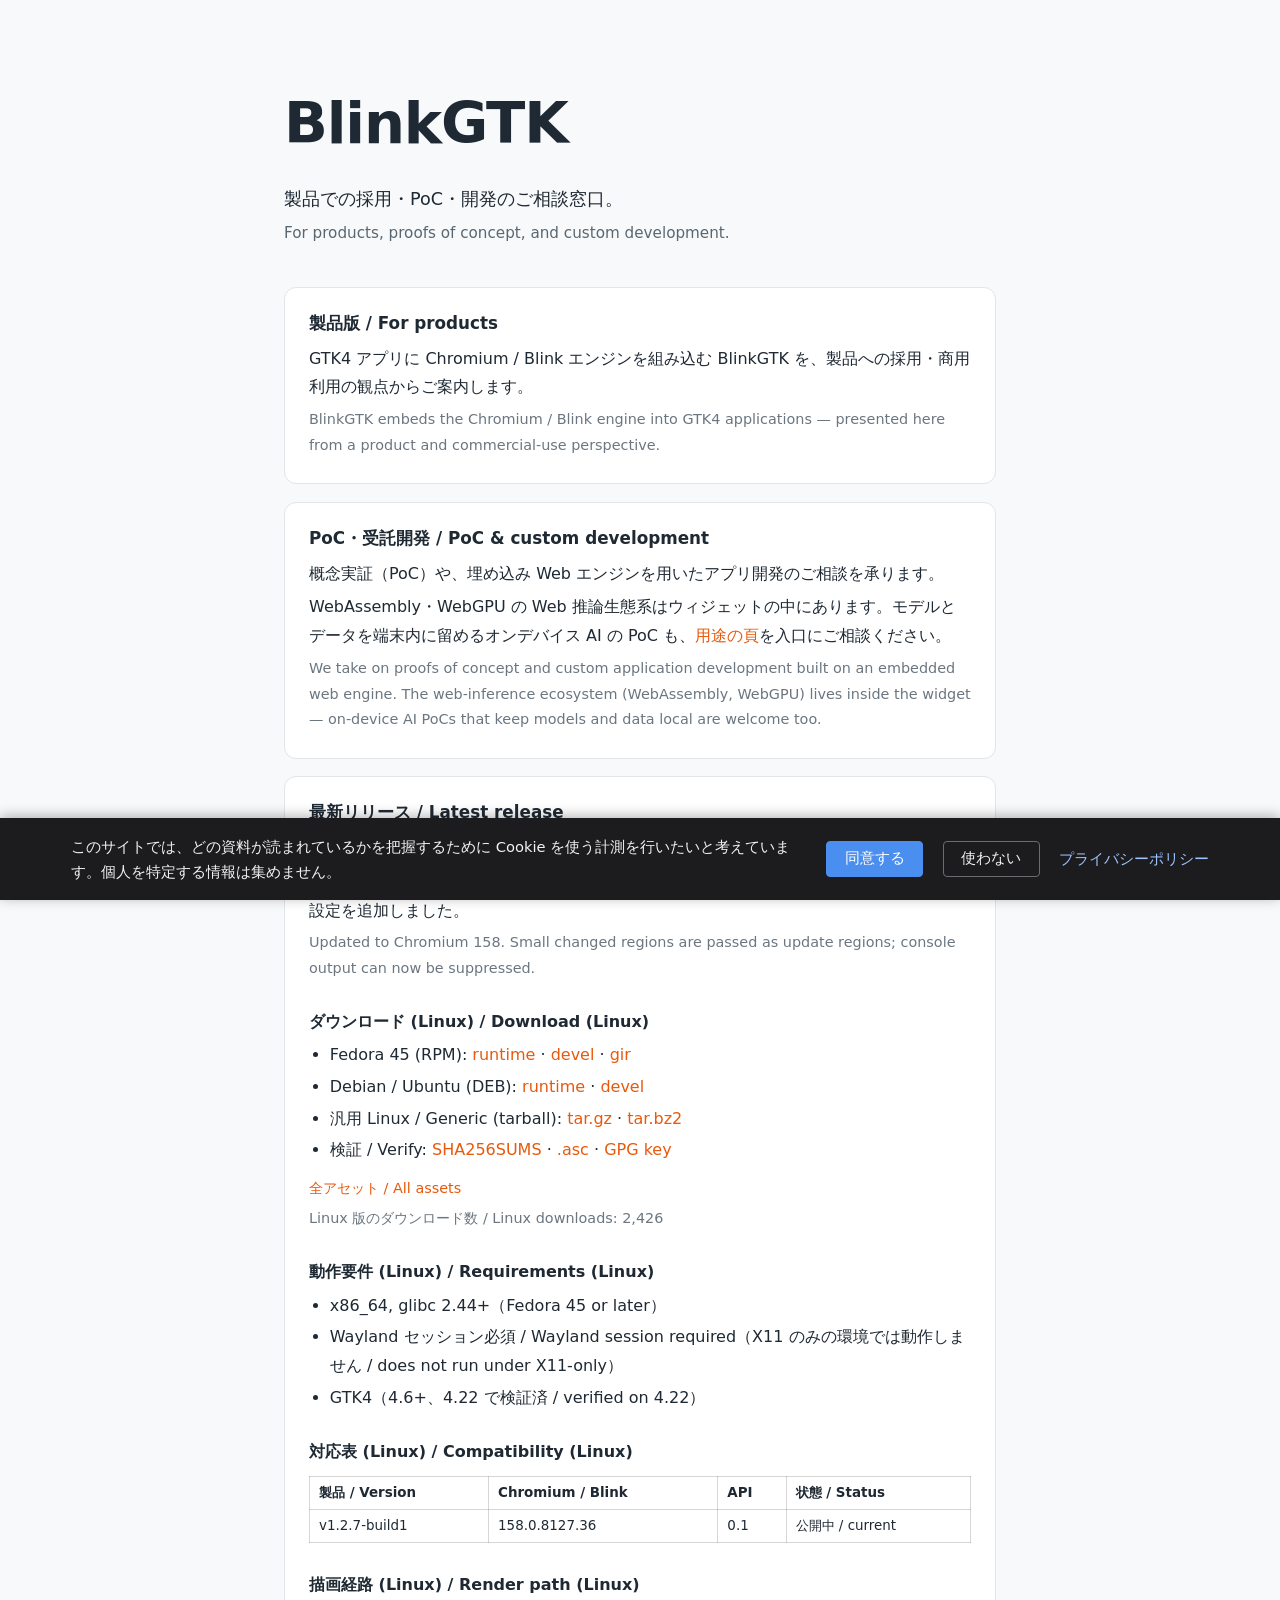
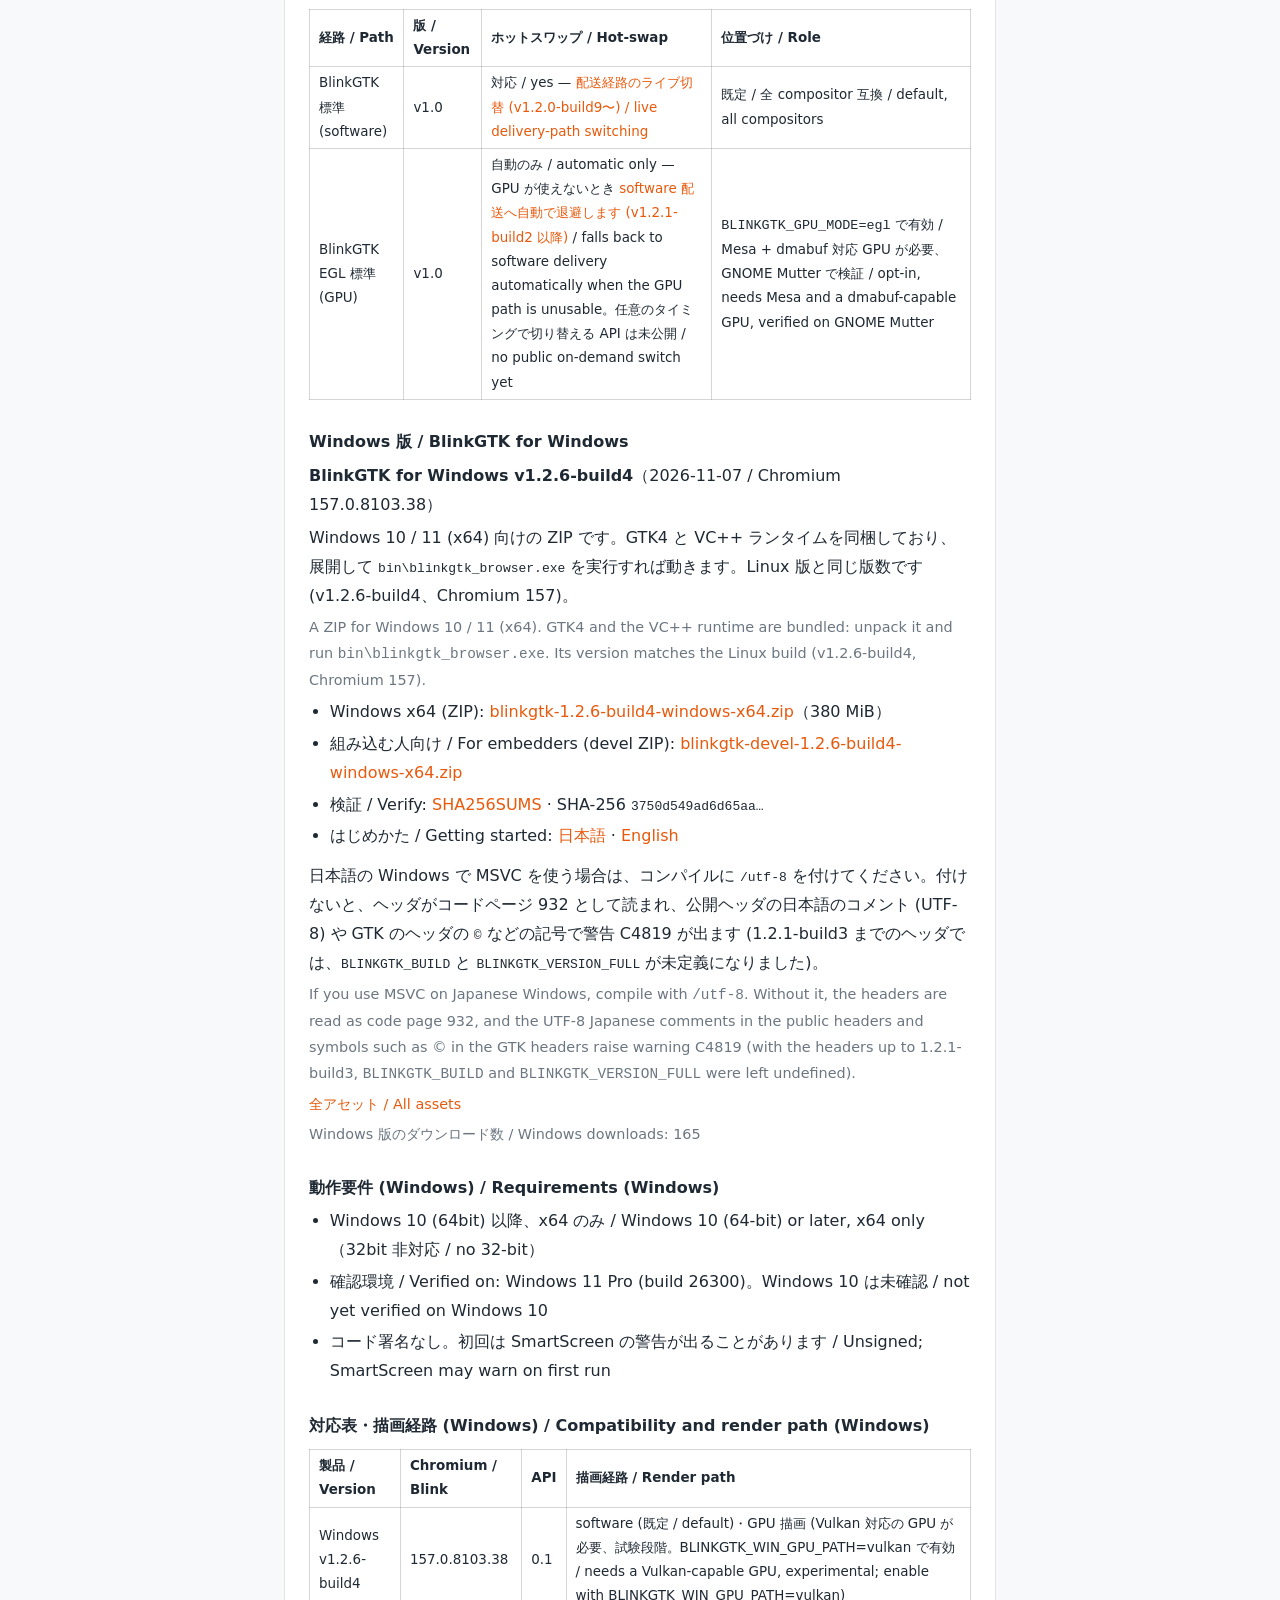
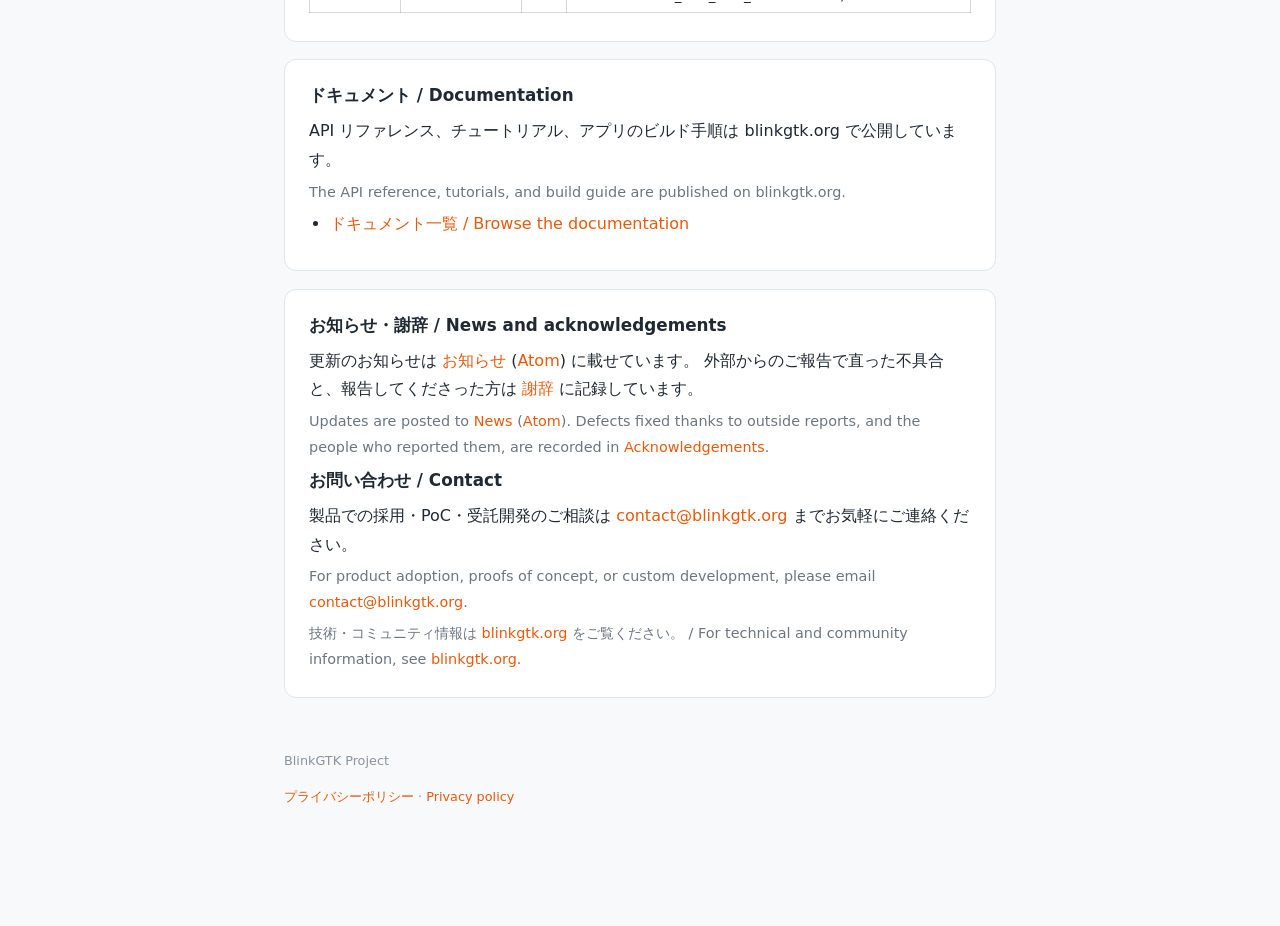
==== index.html @ 89693876 "release: v1.2.7-build1 のダウンロード情報を更新" ====
<!DOCTYPE html>
<html lang="ja">
<head>
<meta charset="utf-8">
<meta name="viewport" content="width=device-width, initial-scale=1">
<title>BlinkGTK — Product & Services</title>
<meta name="description" content="BlinkGTK の商用ライセンス、PoC、受託開発のご相談窓口。GTK4 向け Chromium/Blink WebView エンジンを組み込み機器・電子書籍リーダー・業務アプリへ導入するための支援を提供します。">
<style>
  :root { color-scheme: light dark; }
  * { box-sizing: border-box; }
  /* 狭い画面で長いコード名・URL が頁を横に広げないよう折り返す (2026-10-18、check-site-responsive.sh) */
  p, li, h1, h2, h3 { overflow-wrap: anywhere; }
  :not(pre) > code, a { overflow-wrap: anywhere; word-break: break-word; }
  /* 表の中は anywhere を使わない: 列が 1〜3 文字幅に潰れて縦に伸びた (2026-10-18 Lead 指摘) */
  td, th { overflow-wrap: break-word; }
  td code, th code, td a, th a { overflow-wrap: normal; word-break: normal; }
  /* スマートフォンの幅では、対応表・描画経路の表を 1 行 1 枚のカードにする (項目名は data-label) */
  @media (max-width: 600px) {
    table.compat, table.compat tbody, table.compat tr, table.compat td { display: block; width: 100%; }
    table.compat tr:first-child { display: none; }
    table.compat tr { border: 1px solid rgba(128,128,128,.32); border-radius: 8px; padding: .45em .8em; margin: .6em 0; }
    table.compat td { border: 0 !important; border-top: 1px solid rgba(128,128,128,.18) !important; padding: .3em 0; overflow-wrap: anywhere; }
    table.compat td:first-child { border-top: 0 !important; }
    table.compat td code, table.compat td a { overflow-wrap: anywhere; }
    table.compat td::before { content: attr(data-label); display: block; font-size: .76rem; font-weight: 600; opacity: .7; }
  }
  body {
    margin: 0;
    font-family: system-ui, -apple-system, "Noto Sans JP", "Hiragino Kaku Gothic ProN", "Helvetica Neue", Arial, sans-serif;
    line-height: 1.8;
    color: #1f2933;
    background: #f7f9fb;
  }
  @media (prefers-color-scheme: dark) {
    body { color: #e6e9ec; background: #11161b; }
    /* dark: #ffc078 = カード背景 #1a2027 上で 10.21:1 */
    a { color: #ffc078; }
    a:hover { color: #ffdcbb; }
    .card { background: #1a2027 !important; border-color: #2a323b !important; }
    .muted { color: #9aa4ad !important; }
    .topnav a { background: #1a2027 !important; border-color: #2a323b !important; }
    .topnav a:hover { background: #222b34 !important; border-color: #ffc078 !important; }
    .topnav .sub { color: #9aa4ad !important; }
  }
  .wrap { max-width: 760px; margin: 0 auto; padding: 8vh 24px 12vh; }
  header h1 { font-size: clamp(2.2rem, 7vw, 3.6rem); margin: 0 0 .15em; letter-spacing: -0.02em; }
  .tagline { font-size: 1.1rem; margin: 0 0 2.2em; }
  .tagline .ja { display: block; }
  .tagline .en { display: block; color: #5b6770; font-size: .95rem; margin-top: .3em; }
  /* 主要な行き先への案内 (2026-08-04)。 */
  .topnav { display: flex; flex-wrap: wrap; gap: .5em; margin: 0 0 2.2em; padding: 0; list-style: none; }
  .topnav a {
    display: block; padding: .5em .95em; border-radius: 999px;
    border: 1px solid #d5dade; background: #f7f8f9;
    text-decoration: none; font-size: .93rem; line-height: 1.3;
  }
  .topnav a:hover { background: #eef3f7; border-color: #3a5fb0; }
  .topnav .sub { display: block; font-size: .74rem; color: #6b7680; margin-top: .1em; }
  @media (max-width: 560px) { .topnav a { padding: .45em .8em; font-size: .88rem; } }
  .card { background: #fff; border: 1px solid #e1e6ea; border-radius: 12px; padding: 20px 24px; margin: 1.1em 0; }
  .card h2 { font-size: 1.05rem; margin: 0 0 .4em; }
  .card p { margin: .3em 0; }
  /* リンクは下線なしのオレンジ (2026-07-26)。light は #e8590c で白背景 3.58:1 /
     body 背景 3.39:1。発色を優先し AA(4.5:1) 非達成を許容 (3:1 以上)。hover は下線を使わず色変化で示す。 */
  a { color: #e8590c; text-decoration: none; }
  a:hover { color: #c2410c; }
  .muted { color: #6b7680; font-size: .9rem; }
  footer { margin-top: 4em; font-size: .8rem; color: #8a949d; }
  .dl-list { margin: .2em 0 .7em; padding-left: 1.3em; }
  .dl-list li { margin: .18em 0; }
  table.compat { border-collapse: collapse; width: 100%; font-size: .84rem; margin: .3em 0 .2em; }
  table.compat th, table.compat td { border: 1px solid rgba(128,128,128,.32); padding: 4px 9px; text-align: left; }
  table.compat th { font-weight: 600; }
  .compat-wrap { overflow-x: auto; margin-bottom: .3em; }
  .card p.sec { margin-top: 1.6em; }
</style>
<!-- BLINKGTK_SEO_START (release/scripts で管理。手で編集しない) -->
<link rel="canonical" href="https://blinkgtk.com/">
<meta property="og:type" content="website">
<meta property="og:title" content="BlinkGTK — 製品・サービス / Product & Services">
<meta property="og:description" content="BlinkGTK の商用ライセンス、PoC、受託開発のご相談窓口。GTK4 向け Chromium/Blink WebView エンジンを組み込み機器・電子書籍リーダー・業務アプリへ導入するための支援を提供します。">
<meta property="og:url" content="https://blinkgtk.com/">
<meta property="og:site_name" content="BlinkGTK">
<meta property="og:image" content="https://blinkgtk.org/assets/gallery/g1-kusamakura-ch2-v4.png">
<meta property="og:image:alt" content="BlinkGTK で描画した日本語縦組みの見開き表示">
<meta name="twitter:card" content="summary_large_image">
<meta name="twitter:title" content="BlinkGTK — 製品・サービス / Product & Services">
<meta name="twitter:description" content="BlinkGTK の商用ライセンス、PoC、受託開発のご相談窓口。GTK4 向け Chromium/Blink WebView エンジンを組み込み機器・電子書籍リーダー・業務アプリへ導入するための支援を提供します。">
<meta name="twitter:image" content="https://blinkgtk.org/assets/gallery/g1-kusamakura-ch2-v4.png">
<link rel="alternate" hreflang="ja" href="https://blinkgtk.org/">
<link rel="alternate" hreflang="x-default" href="https://blinkgtk.org/">
<!-- BLINKGTK_SEO_END -->
  <link rel="alternate" type="application/atom+xml" title="BlinkGTK News (日本語)" href="feed-ja.xml">
  <link rel="alternate" type="application/atom+xml" title="BlinkGTK News (English)" href="feed-en.xml">
<script src="/privacy-consent.js" defer></script>
</head>
<body>
  <div class="wrap">
    <header>
      <h1>BlinkGTK</h1>
      <p class="tagline">
        <span class="ja">製品での採用・PoC・開発のご相談窓口。</span>
        <span class="en">For products, proofs of concept, and custom development.</span>
      </p>
      <!-- 意匠を作り直すまで非表示 (2026-08-04)
      <nav>
        <ul class="topnav">
          <li><a href="docs/use-cases-ja.html">何に使えるか<span class="sub">What it is for</span></a></li>
          <li><a href="docs/building-with-blinkgtk-ja.html">はじめる<span class="sub">Get started</span></a></li>
          <li><a href="docs/api-reference/howto-index-ja.html">逆引き<span class="sub">How do I…?</span></a></li>
          <li><a href="docs/troubleshooting-ja.html">困ったとき<span class="sub">Troubleshooting</span></a></li>
          <li><a href="docs/faq-ja.html">よくある質問<span class="sub">FAQ</span></a></li>
          <li><a href="news-ja.html">お知らせ<span class="sub">News</span></a></li>
          <li><a href="docs/index.html">ドキュメント<span class="sub">All documentation</span></a></li>
          <li><a href="#contact">お問い合わせ<span class="sub">Contact</span></a></li>
        </ul>
      </nav>
      -->
    </header>

    <main>
      <div class="card">
        <h2>製品版 / For products</h2>
        <p class="ja">GTK4 アプリに Chromium / Blink エンジンを組み込む BlinkGTK を、製品への採用・商用利用の観点からご案内します。</p>
        <p class="en muted">BlinkGTK embeds the Chromium / Blink engine into GTK4 applications — presented here from a product and commercial-use perspective.</p>
      </div>

      <div class="card">
        <h2>PoC・受託開発 / PoC & custom development</h2>
        <p class="ja">概念実証（PoC）や、埋め込み Web エンジンを用いたアプリ開発のご相談を承ります。</p>
        <p class="ja">WebAssembly・WebGPU の Web 推論生態系はウィジェットの中にあります。モデルとデータを端末内に留めるオンデバイス AI の PoC も、<a href="docs/use-cases-ja.html">用途の頁</a>を入口にご相談ください。</p>
        <p class="en muted">We take on proofs of concept and custom application development built on an embedded web engine. The web-inference ecosystem (WebAssembly, WebGPU) lives inside the widget — on-device AI PoCs that keep models and data local are welcome too.</p>
      </div>

      <div class="card">
        <h2>最新リリース / Latest release</h2>
        <!-- BLINKGTK_RELEASE_BEGIN (auto-generated by update-dist-sites.sh — do not edit manually) -->
        <p><strong>BlinkGTK v1.2.7-build1</strong>（2026-11-19 / Chromium 158.0.8127.36）</p>
        <p class="ja">Chromium 158 へ更新。小さな画面変化を更新範囲として渡し、console 標準出力の抑制設定を追加しました。</p>
        <p class="en muted">Updated to Chromium 158. Small changed regions are passed as update regions; console output can now be suppressed.</p>
        <p class="sec"><strong>ダウンロード (Linux) / Download (Linux)</strong></p>
        <ul class="dl-list">
          <li>Fedora 45 (RPM): <a href="https://github.com/daisy19gnu/blinkgtk-dist/releases/download/v1.2.7-build1/blinkgtk-bin-1.2.7-build1.fc45.x86_64.rpm">runtime</a> · <a href="https://github.com/daisy19gnu/blinkgtk-dist/releases/download/v1.2.7-build1/blinkgtk-bin-devel-1.2.7-build1.fc45.x86_64.rpm">devel</a> · <a href="https://github.com/daisy19gnu/blinkgtk-dist/releases/download/v1.2.7-build1/blinkgtk-bin-gir-1.2.7-build1.fc45.x86_64.rpm">gir</a></li>
          <li>Debian / Ubuntu (DEB): <a href="https://github.com/daisy19gnu/blinkgtk-dist/releases/download/v1.2.7-build1/libblinkgtk-0.1-0_1.2.7-build1-1_amd64.deb">runtime</a> · <a href="https://github.com/daisy19gnu/blinkgtk-dist/releases/download/v1.2.7-build1/libblinkgtk-0.1-dev_1.2.7-build1-1_amd64.deb">devel</a></li>
          <li>汎用 Linux / Generic (tarball): <a href="https://github.com/daisy19gnu/blinkgtk-dist/releases/download/v1.2.7-build1/blinkgtk-1.2.7-build1-linux-x86_64.tar.gz">tar.gz</a> · <a href="https://github.com/daisy19gnu/blinkgtk-dist/releases/download/v1.2.7-build1/blinkgtk-1.2.7-build1-linux-x86_64.tar.bz2">tar.bz2</a></li>
          <li>検証 / Verify: <a href="https://github.com/daisy19gnu/blinkgtk-dist/releases/download/v1.2.7-build1/SHA256SUMS">SHA256SUMS</a> · <a href="https://github.com/daisy19gnu/blinkgtk-dist/releases/download/v1.2.7-build1/SHA256SUMS.asc">.asc</a> · <a href="https://github.com/daisy19gnu/blinkgtk-dist/releases/download/v1.2.7-build1/BlinkGTK-GPG-KEY.asc">GPG key</a></li>
        </ul>
        <p class="muted"><a href="https://github.com/daisy19gnu/blinkgtk-dist/releases/tag/v1.2.7-build1">全アセット / All assets</a></p>
        <p class="muted" id="dl-count" hidden></p>
        <p class="sec"><strong>動作要件 (Linux) / Requirements (Linux)</strong></p>
        <ul class="dl-list">
          <li>x86_64, glibc 2.44+（Fedora 45 or later）</li>
          <li>Wayland セッション必須 / Wayland session required（X11 のみの環境では動作しません / does not run under X11-only）</li>
          <li>GTK4（4.6+、4.22 で検証済 / verified on 4.22）</li>
        </ul>
        <p class="sec"><strong>対応表 (Linux) / Compatibility (Linux)</strong></p>
        <div class="compat-wrap"><table class="compat">
          <tr><th>製品 / Version</th><th>Chromium / Blink</th><th>API</th><th>状態 / Status</th></tr>
          <tr><td data-label="製品 / Version">v1.2.7-build1</td><td data-label="Chromium / Blink">158.0.8127.36</td><td data-label="API">0.1</td><td data-label="状態 / Status">公開中 / current</td></tr>
        </table></div>
        <p class="sec"><strong>描画経路 (Linux) / Render path (Linux)</strong></p>
        <div class="compat-wrap"><table class="compat">
          <tr><th>経路 / Path</th><th>版 / Version</th><th>ホットスワップ / Hot-swap</th><th>位置づけ / Role</th></tr>
          <tr><td data-label="経路 / Path">BlinkGTK 標準 (software)</td><td data-label="版 / Version">v1.0</td><td data-label="ホットスワップ / Hot-swap">対応 / yes — <a href="docs/gpu-modes-ja.html">配送経路のライブ切替 (v1.2.0-build9〜) / live delivery-path switching</a></td><td data-label="位置づけ / Role">既定 / 全 compositor 互換 / default, all compositors</td></tr>
          <tr><td data-label="経路 / Path">BlinkGTK EGL 標準 (GPU)</td><td data-label="版 / Version">v1.0</td><td data-label="ホットスワップ / Hot-swap">自動のみ / automatic only — GPU が使えないとき <a href="docs/gpu-modes-ja.html">software 配送へ自動で退避します (v1.2.1-build2 以降)</a> / falls back to software delivery automatically when the GPU path is unusable。任意のタイミングで切り替える API は未公開 / no public on-demand switch yet</td><td data-label="位置づけ / Role"><code>BLINKGTK_GPU_MODE=egl</code> で有効 / Mesa + dmabuf 対応 GPU が必要、GNOME Mutter で検証 / opt-in, needs Mesa and a dmabuf-capable GPU, verified on GNOME Mutter</td></tr>
        </table></div>
        <!-- BLINKGTK_RELEASE_END -->
        <!-- BLINKGTK_WINDOWS_BEGIN (auto-generated by update-dist-sites-windows.sh — do not edit manually) -->
        <p class="sec"><strong>Windows 版 / BlinkGTK for Windows</strong></p>
        <p><strong>BlinkGTK for Windows v1.2.6-build4</strong>（2026-11-07 / Chromium 157.0.8103.38）</p>
        <p class="ja">Windows 10 / 11 (x64) 向けの ZIP です。GTK4 と VC++ ランタイムを同梱しており、展開して <code>bin\blinkgtk_browser.exe</code> を実行すれば動きます。Linux 版と同じ版数です (v1.2.6-build4、Chromium 157)。</p>
        <p class="en muted">A ZIP for Windows 10 / 11 (x64). GTK4 and the VC++ runtime are bundled: unpack it and run <code>bin\blinkgtk_browser.exe</code>. Its version matches the Linux build (v1.2.6-build4, Chromium 157).</p>
        <ul class="dl-list">
          <li>Windows x64 (ZIP): <a href="https://github.com/daisy19gnu/blinkgtk-dist/releases/download/v1.2.6-build4-windows/blinkgtk-1.2.6-build4-windows-x64.zip">blinkgtk-1.2.6-build4-windows-x64.zip</a>（380 MiB）</li>
          <li>組み込む人向け / For embedders (devel ZIP): <a href="https://github.com/daisy19gnu/blinkgtk-dist/releases/download/v1.2.6-build4-windows/blinkgtk-devel-1.2.6-build4-windows-x64.zip">blinkgtk-devel-1.2.6-build4-windows-x64.zip</a></li>
          <li>検証 / Verify: <a href="https://github.com/daisy19gnu/blinkgtk-dist/releases/download/v1.2.6-build4-windows/SHA256SUMS">SHA256SUMS</a> · SHA-256 <code>3750d549ad6d65aa…</code></li>
          <li>はじめかた / Getting started: <a href="docs/windows-getting-started-ja.html">日本語</a> · <a href="docs/windows-getting-started-en.html">English</a></li>
        </ul>
        <p class="ja">日本語の Windows で MSVC を使う場合は、コンパイルに <code>/utf-8</code> を付けてください。付けないと、ヘッダがコードページ 932 として読まれ、公開ヘッダの日本語のコメント (UTF-8) や GTK のヘッダの <code>©</code> などの記号で警告 C4819 が出ます (1.2.1-build3 までのヘッダでは、<code>BLINKGTK_BUILD</code> と <code>BLINKGTK_VERSION_FULL</code> が未定義になりました)。</p>
        <p class="en muted">If you use MSVC on Japanese Windows, compile with <code>/utf-8</code>. Without it, the headers are read as code page 932, and the UTF-8 Japanese comments in the public headers and symbols such as © in the GTK headers raise warning C4819 (with the headers up to 1.2.1-build3, <code>BLINKGTK_BUILD</code> and <code>BLINKGTK_VERSION_FULL</code> were left undefined).</p>
        <p class="muted"><a href="https://github.com/daisy19gnu/blinkgtk-dist/releases/tag/v1.2.6-build4-windows">全アセット / All assets</a></p>
        <p class="muted" id="dl-count-win" hidden></p>
        <p class="sec"><strong>動作要件 (Windows) / Requirements (Windows)</strong></p>
        <ul class="dl-list">
          <li>Windows 10 (64bit) 以降、x64 のみ / Windows 10 (64-bit) or later, x64 only（32bit 非対応 / no 32-bit）</li>
          <li>確認環境 / Verified on: Windows 11 Pro (build 26300)。Windows 10 は未確認 / not yet verified on Windows 10</li>
          <li>コード署名なし。初回は SmartScreen の警告が出ることがあります / Unsigned; SmartScreen may warn on first run</li>
        </ul>
        <p class="sec"><strong>対応表・描画経路 (Windows) / Compatibility and render path (Windows)</strong></p>
        <div class="compat-wrap"><table class="compat">
          <tr><th>製品 / Version</th><th>Chromium / Blink</th><th>API</th><th>描画経路 / Render path</th></tr>
          <tr><td data-label="製品 / Version">Windows v1.2.6-build4</td><td data-label="Chromium / Blink">157.0.8103.38</td><td data-label="API">0.1</td><td data-label="描画経路 / Render path">software (既定 / default)・GPU 描画 (Vulkan 対応の GPU が必要、試験段階。BLINKGTK_WIN_GPU_PATH=vulkan で有効 / needs a Vulkan-capable GPU, experimental; enable with BLINKGTK_WIN_GPU_PATH=vulkan)</td></tr>
        </table></div>
        <!-- BLINKGTK_WINDOWS_END -->
      </div>

      <div class="card">
        <h2>ドキュメント / Documentation</h2>
        <p class="ja">API リファレンス、チュートリアル、アプリのビルド手順は
          blinkgtk.org で公開しています。</p>
        <p class="en muted">The API reference, tutorials, and build guide are published on
          blinkgtk.org.</p>
        <ul class="dl-list">
          <li><a href="https://blinkgtk.org/docs/index.html">ドキュメント一覧 / Browse the documentation</a></li>
        </ul>
      </div>

      <div class="card">
        <h2>お知らせ・謝辞 / News and acknowledgements</h2>
        <p class="ja">更新のお知らせは <a href="news-ja.html">お知らせ</a>
        (<a href="feed-ja.xml">Atom</a>) に載せています。
        外部からのご報告で直った不具合と、報告してくださった方は
        <a href="docs/credits-ja.html">謝辞</a> に記録しています。</p>
        <p class="en muted">Updates are posted to <a href="news-en.html">News</a>
        (<a href="feed-en.xml">Atom</a>). Defects fixed thanks to outside reports,
        and the people who reported them, are recorded in
        <a href="docs/credits-en.html">Acknowledgements</a>.</p>

        <h2 id="contact">お問い合わせ / Contact</h2>
        <p class="ja">製品での採用・PoC・受託開発のご相談は <a href="mailto:contact@blinkgtk.org">contact@blinkgtk.org</a> までお気軽にご連絡ください。</p>
        <p class="en muted">For product adoption, proofs of concept, or custom development, please email <a href="mailto:contact@blinkgtk.org">contact@blinkgtk.org</a>.</p>
        <p class="muted">技術・コミュニティ情報は <a href="https://blinkgtk.org/">blinkgtk.org</a> をご覧ください。 / For technical and community information, see <a href="https://blinkgtk.org/">blinkgtk.org</a>.</p>
      </div>
    </main>

    <footer>
      <p>BlinkGTK Project</p>
      <p><a href="privacy-ja.html">プライバシーポリシー</a> · <a href="privacy-en.html">Privacy policy</a></p>
    </footer>
  </div>
<!-- BLINKGTK_DLCOUNT_START (update-download-counter.sh が生成。手で編集しない) -->
<script>
(function () {
  var el = document.getElementById('dl-count');
  if (!el) return;
  // 公開時に焼き込んだ実績。GitHub API が使えなくても必ず表示する
  // (未認証 API は 60 req/時・IP 単位で枯渇するため、表示を API に依存させない)。
  var withdrawn = 135;   // 取り下げ済み build の実績 (公開 API からは見えない)
  var baseline  = 2426;       // 公開時点の総計
  var show = function (n) {
    el.textContent = 'Linux 版のダウンロード数 / Linux downloads: ' + n.toLocaleString('en-US');
    el.hidden = false;
  };
  show(baseline);
  // 以降は「取れたら新しい値に差し替える」だけの上乗せ処理。失敗しても表示は残る。
  fetch('https://api.github.com/repos/daisy19gnu/blinkgtk-dist/releases?per_page=100')
    .then(function (r) { return r.ok ? r.json() : Promise.reject(); })
    .then(function (rels) {
      var pkg = /\.(rpm|deb|tar\.gz|tar\.bz2)$/;
      var n = withdrawn;
      rels.forEach(function (rel) {
        (rel.assets || []).forEach(function (a) {
          if (pkg.test(a.name)) n += a.download_count || 0;
        });
      });
      if (n > baseline) show(n);
    })
    .catch(function () { /* 焼き込んだ baseline のまま表示を維持 */ });
})();
(function () {
  // BlinkGTK for Windows の ZIP。Linux とは合算しない。
  // 0 件でも出す (2026-09-24 Lead 指摘): 出さないと Linux の欄しか見えず、分けて数えていることが読めない
  var el = document.getElementById('dl-count-win');
  if (!el) return;
  var baseline = 165;
  var show = function (n) {
    el.textContent = 'Windows 版のダウンロード数 / Windows downloads: ' + n.toLocaleString('en-US');
    el.hidden = false;
  };
  show(baseline);
  fetch('https://api.github.com/repos/daisy19gnu/blinkgtk-dist/releases?per_page=100')
    .then(function (r) { return r.ok ? r.json() : Promise.reject(); })
    .then(function (rels) {
      var zip = /-windows-[A-Za-z0-9_-]+\.zip$/;
      var n = 51;   // 差し替え・削除した添付の数 (API からは見えない) - 当方の取得
      rels.forEach(function (rel) {
        (rel.assets || []).forEach(function (a) {
          if (zip.test(a.name)) n += a.download_count || 0;
        });
      });
      if (n > baseline) show(n);
    })
    .catch(function () {});
})();
</script>
<!-- BLINKGTK_DLCOUNT_END -->
</body>
</html>
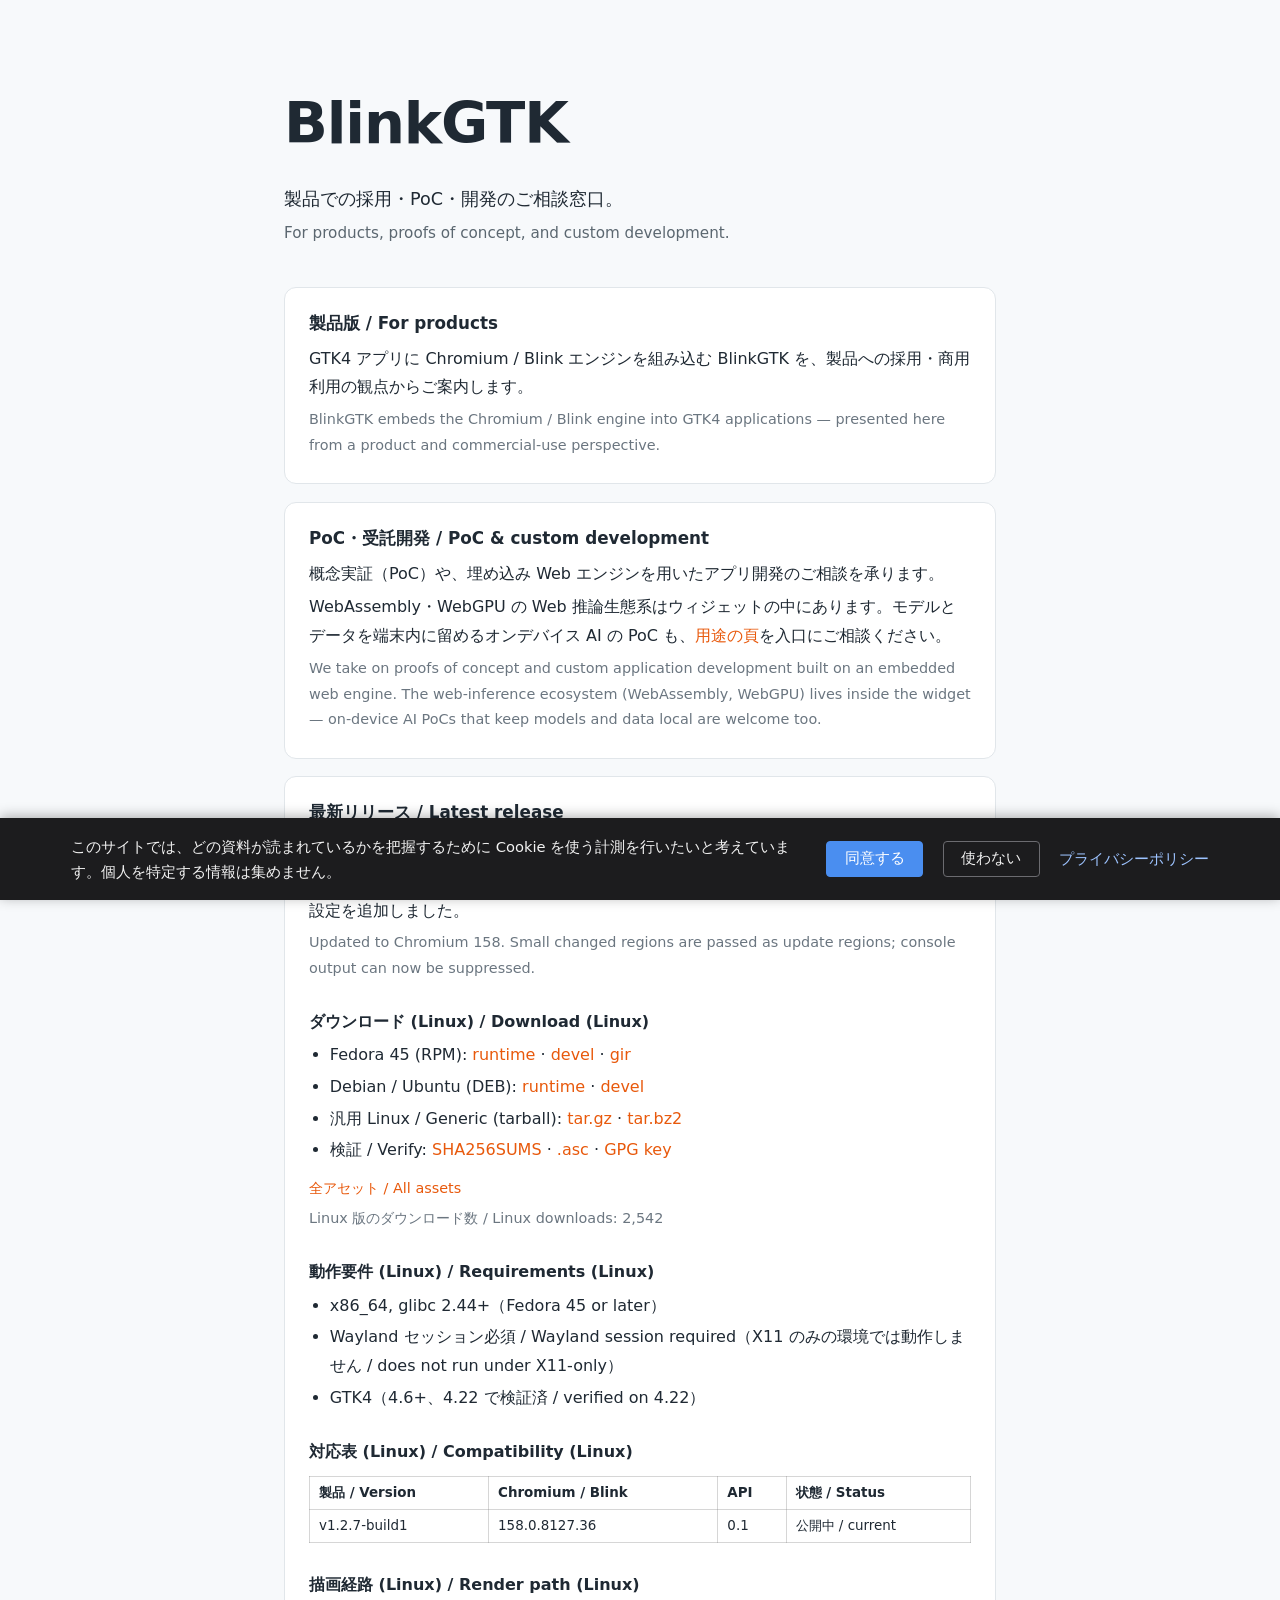
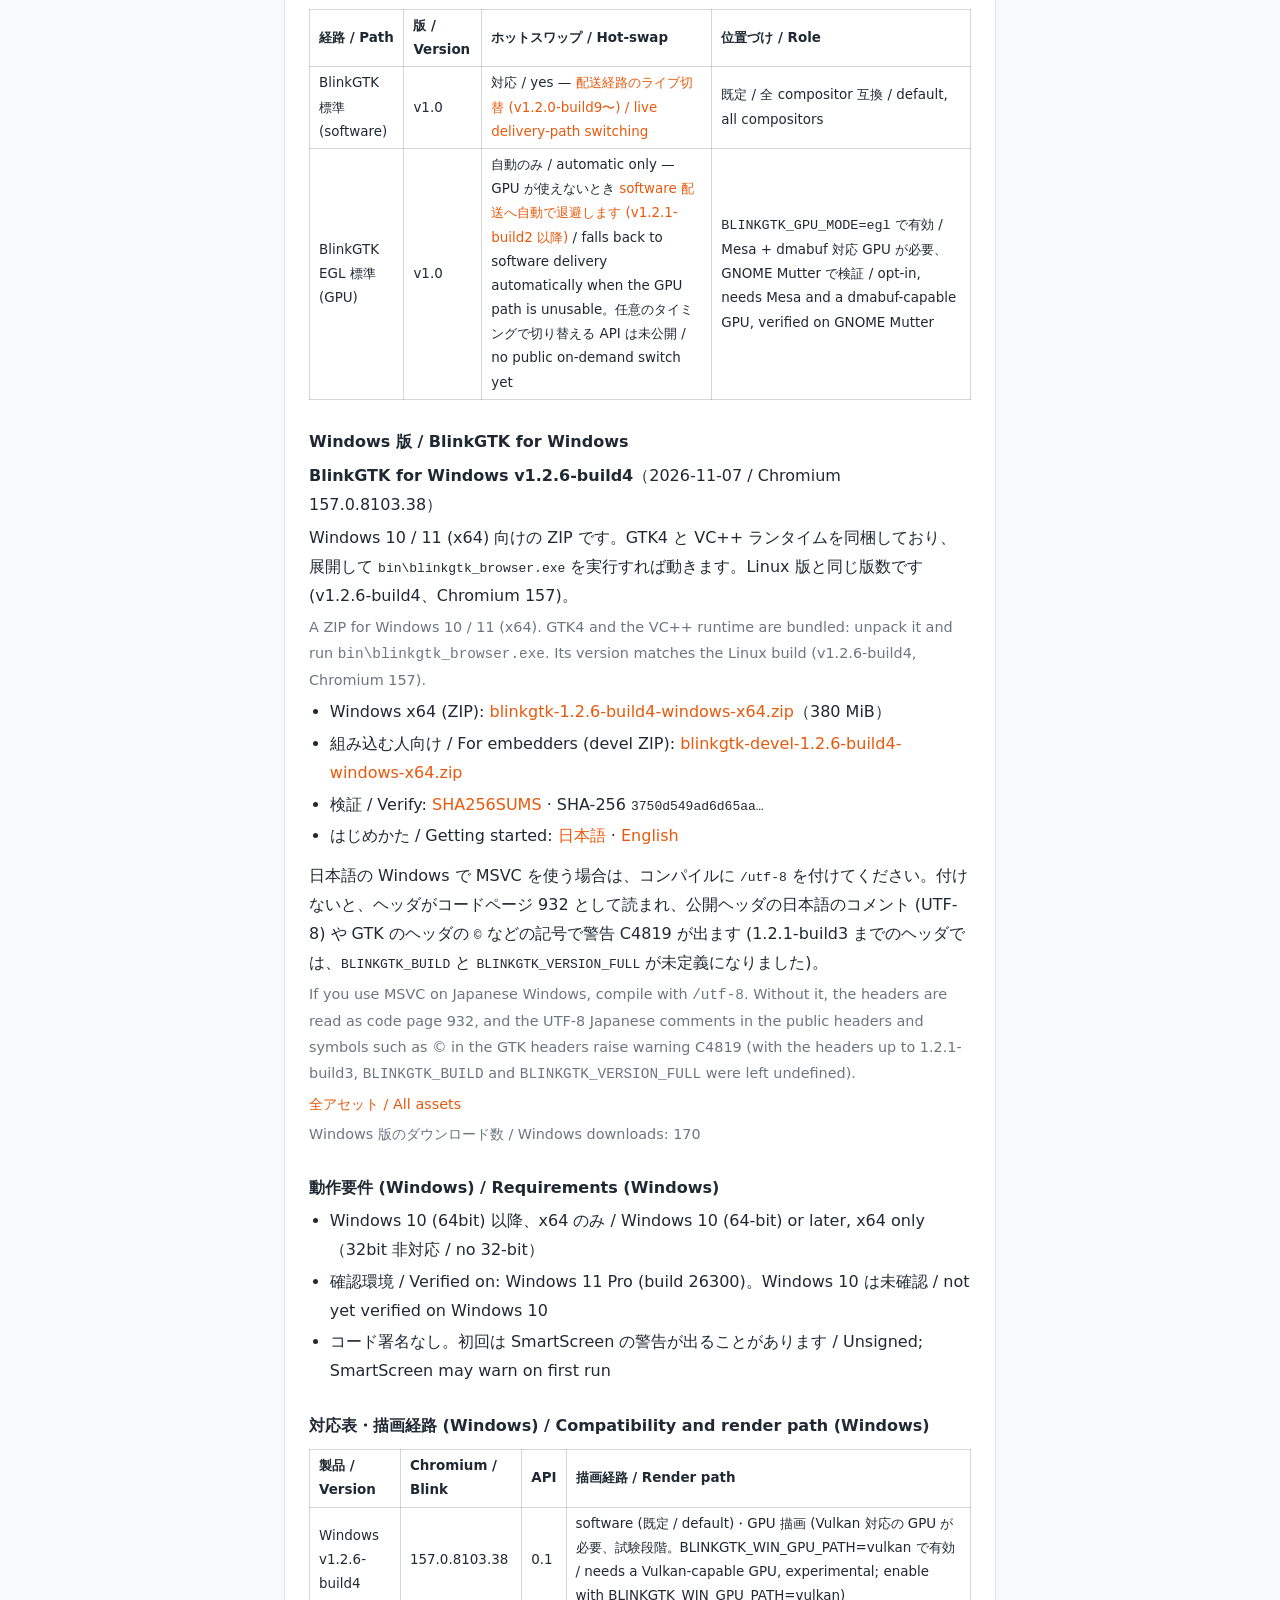
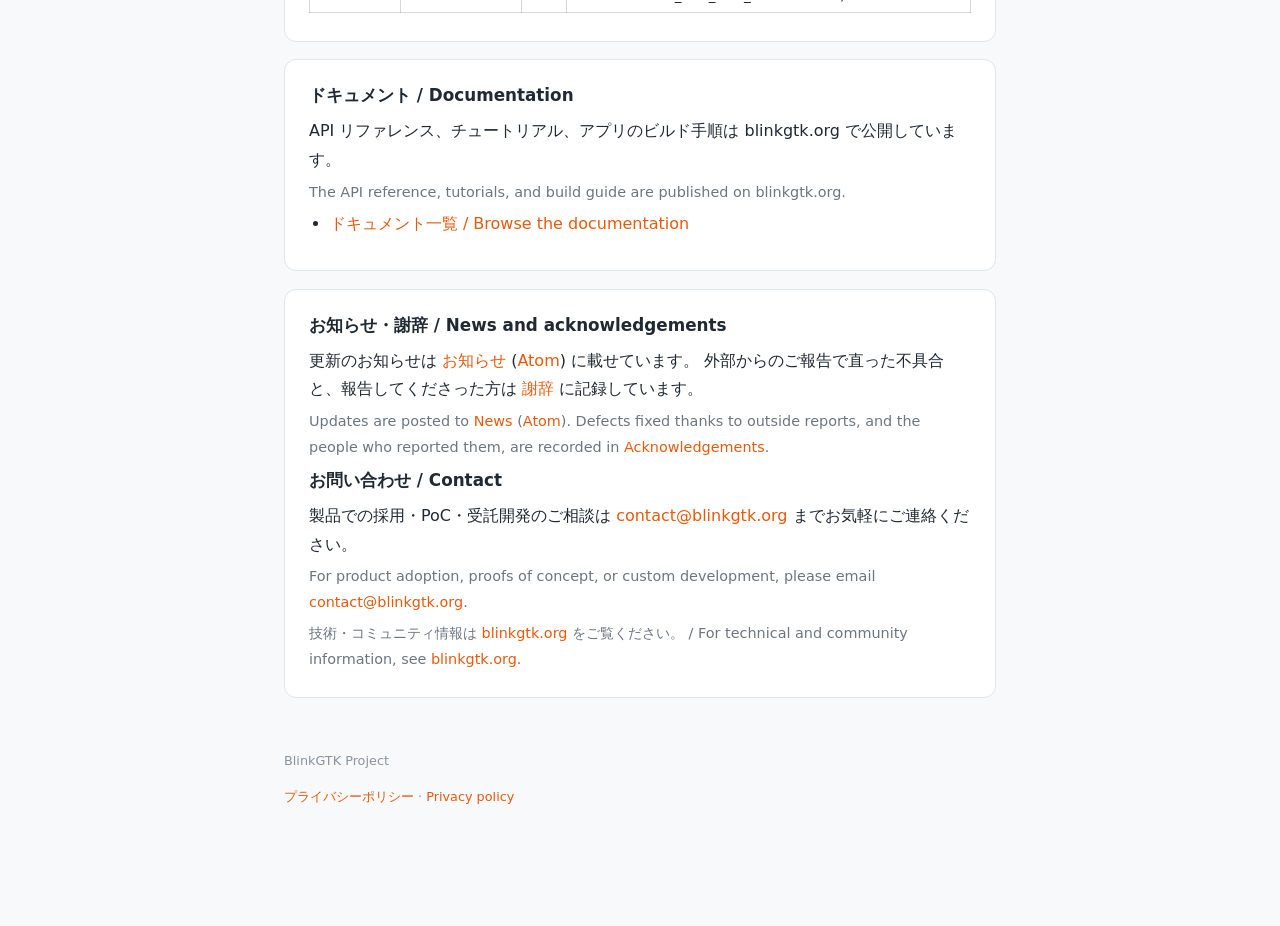
==== commit 26520b61: "Publish v1.2.7-build1 documentation" ====
--- a/index.html
+++ b/index.html
@@ -236,7 +236,7 @@
   // 公開時に焼き込んだ実績。GitHub API が使えなくても必ず表示する
   // (未認証 API は 60 req/時・IP 単位で枯渇するため、表示を API に依存させない)。
   var withdrawn = 135;   // 取り下げ済み build の実績 (公開 API からは見えない)
-  var baseline  = 2426;       // 公開時点の総計
+  var baseline  = 2542;       // 公開時点の総計
   var show = function (n) {
     el.textContent = 'Linux 版のダウンロード数 / Linux downloads: ' + n.toLocaleString('en-US');
     el.hidden = false;
@@ -262,7 +262,7 @@
   // 0 件でも出す (2026-09-24 Lead 指摘): 出さないと Linux の欄しか見えず、分けて数えていることが読めない
   var el = document.getElementById('dl-count-win');
   if (!el) return;
-  var baseline = 165;
+  var baseline = 170;
   var show = function (n) {
     el.textContent = 'Windows 版のダウンロード数 / Windows downloads: ' + n.toLocaleString('en-US');
     el.hidden = false;
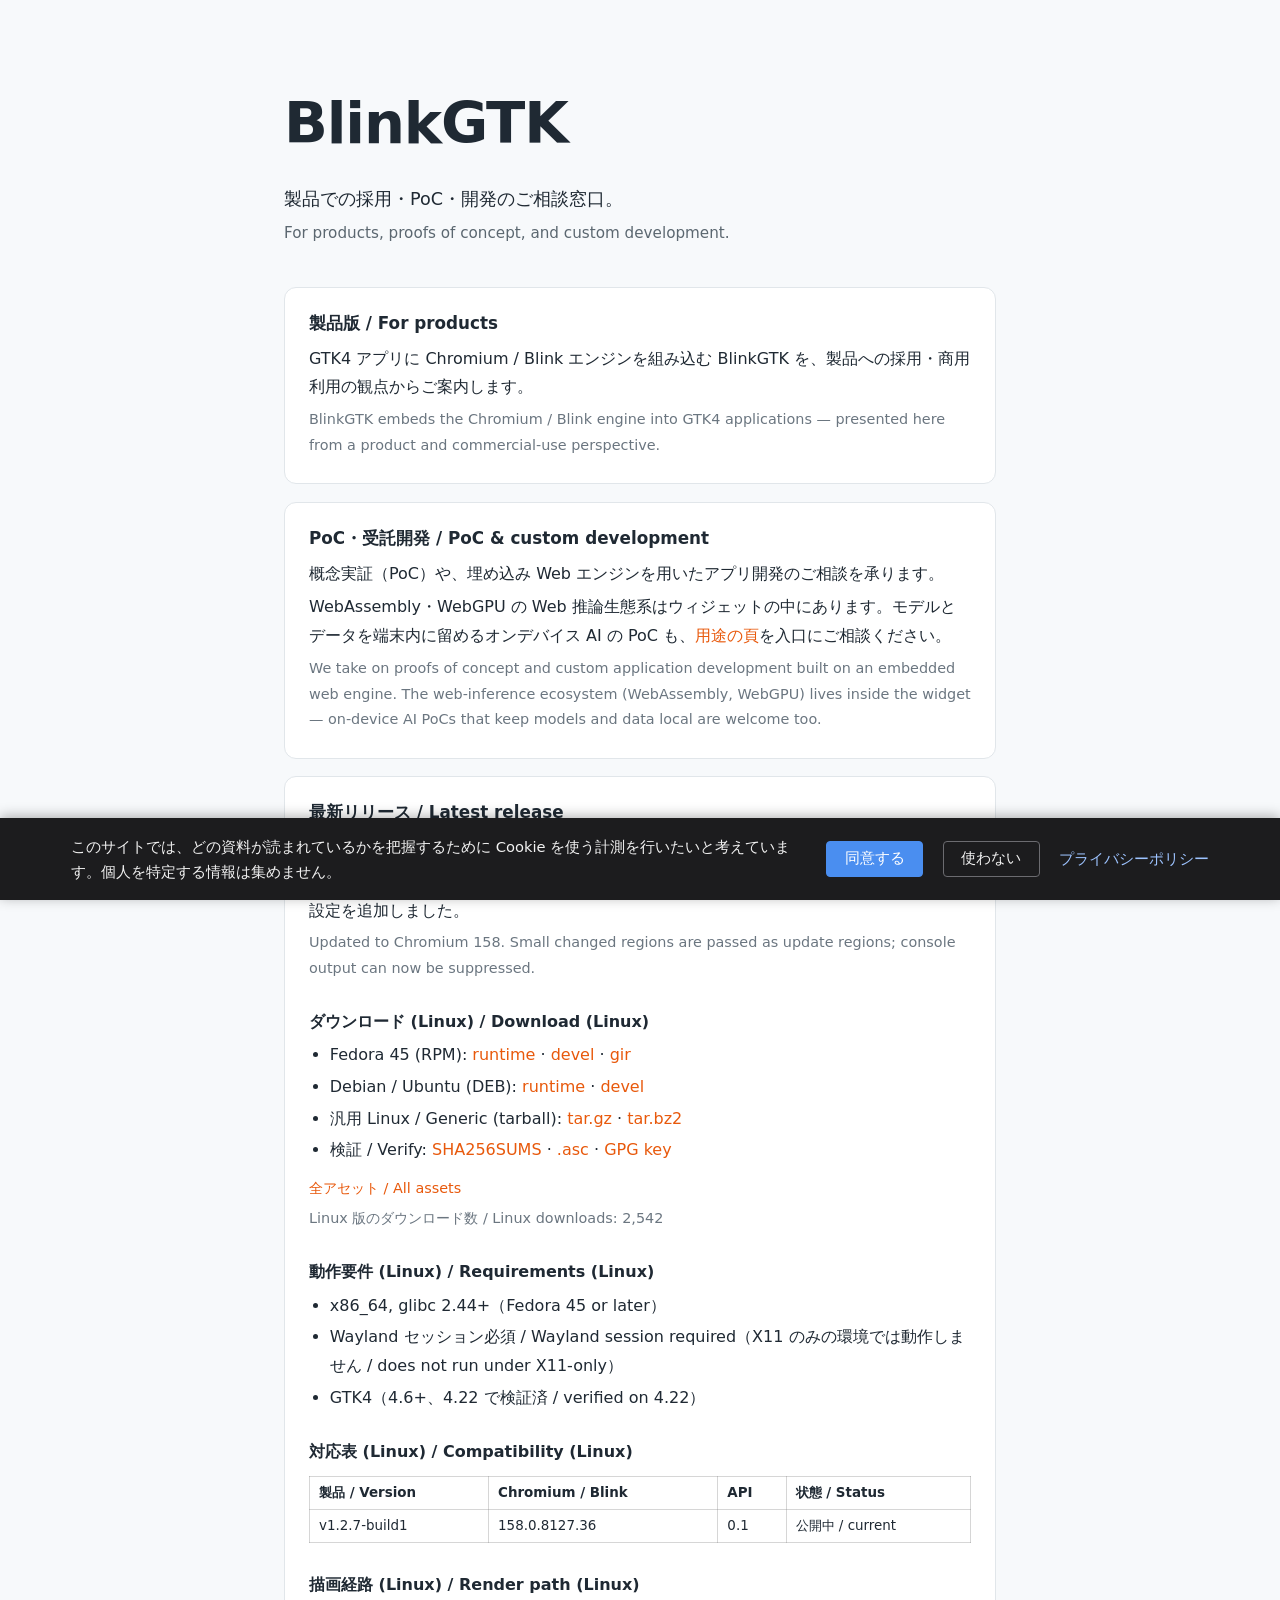
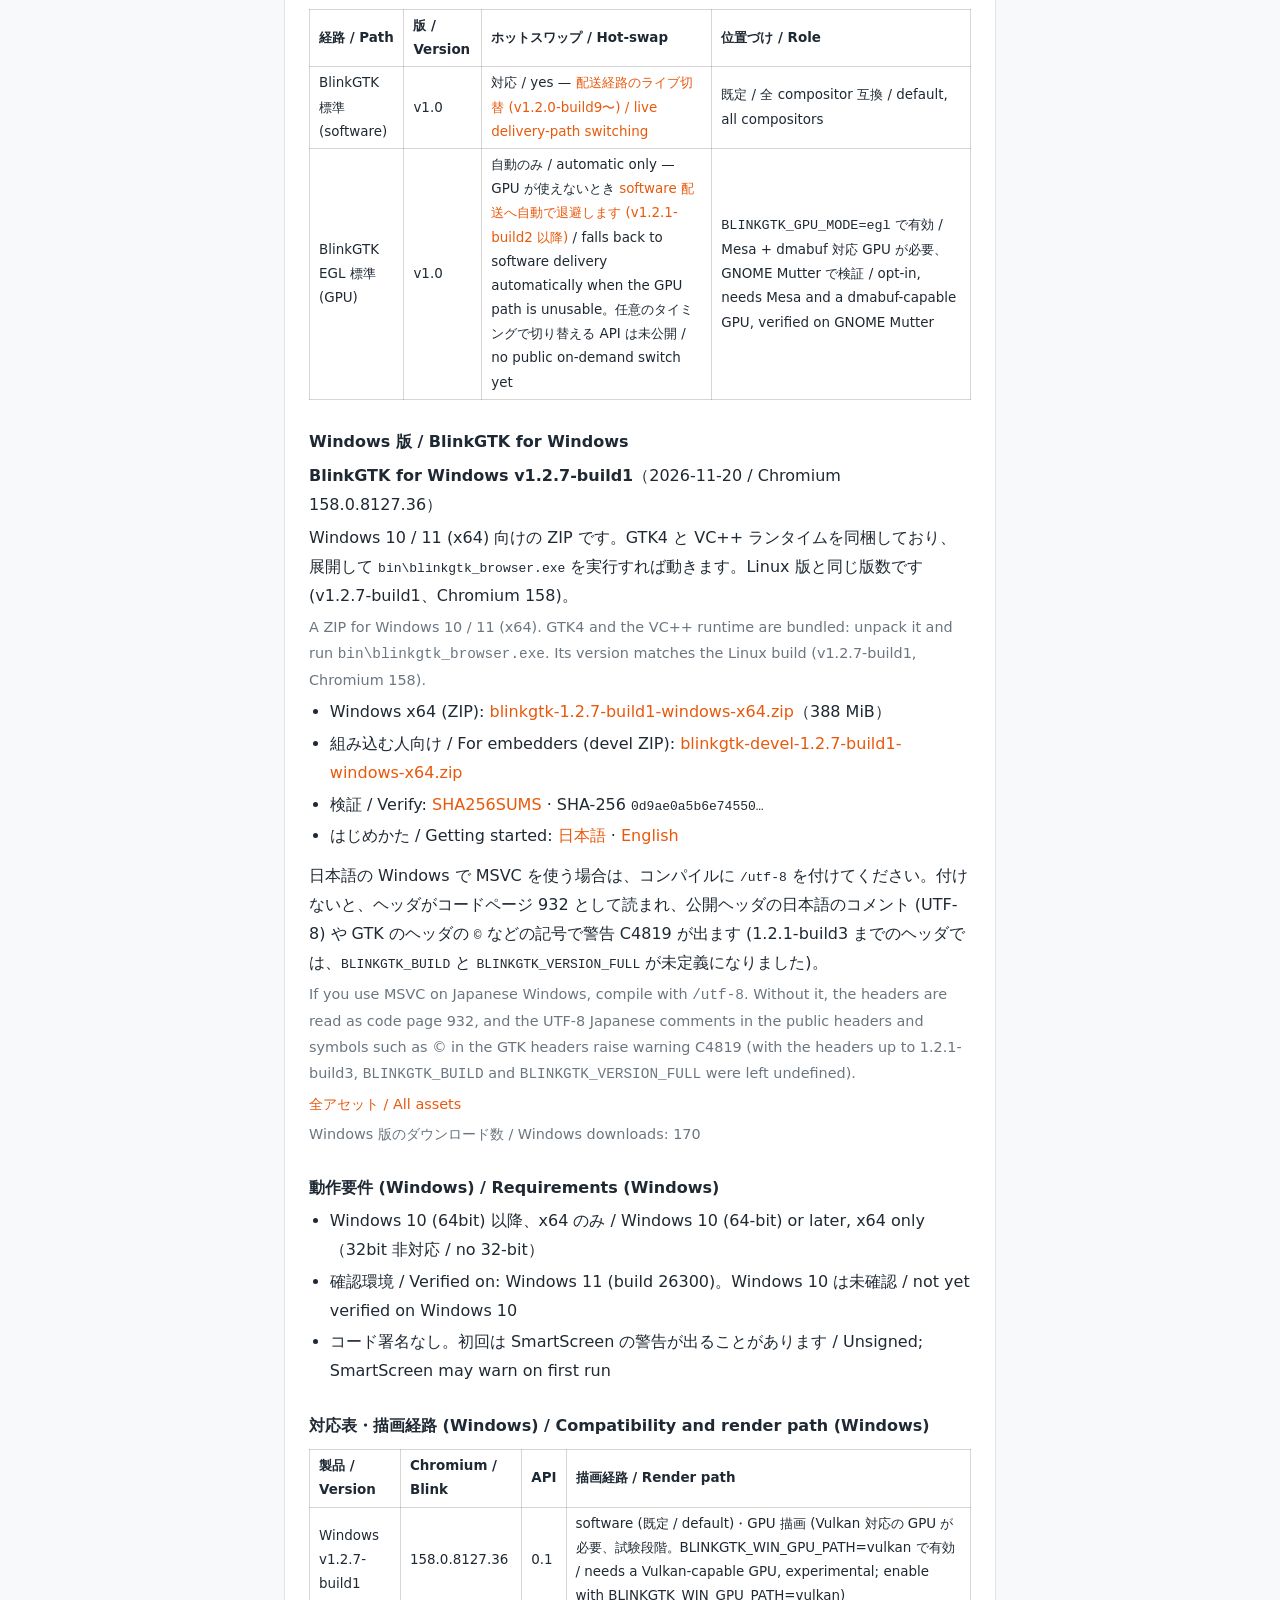
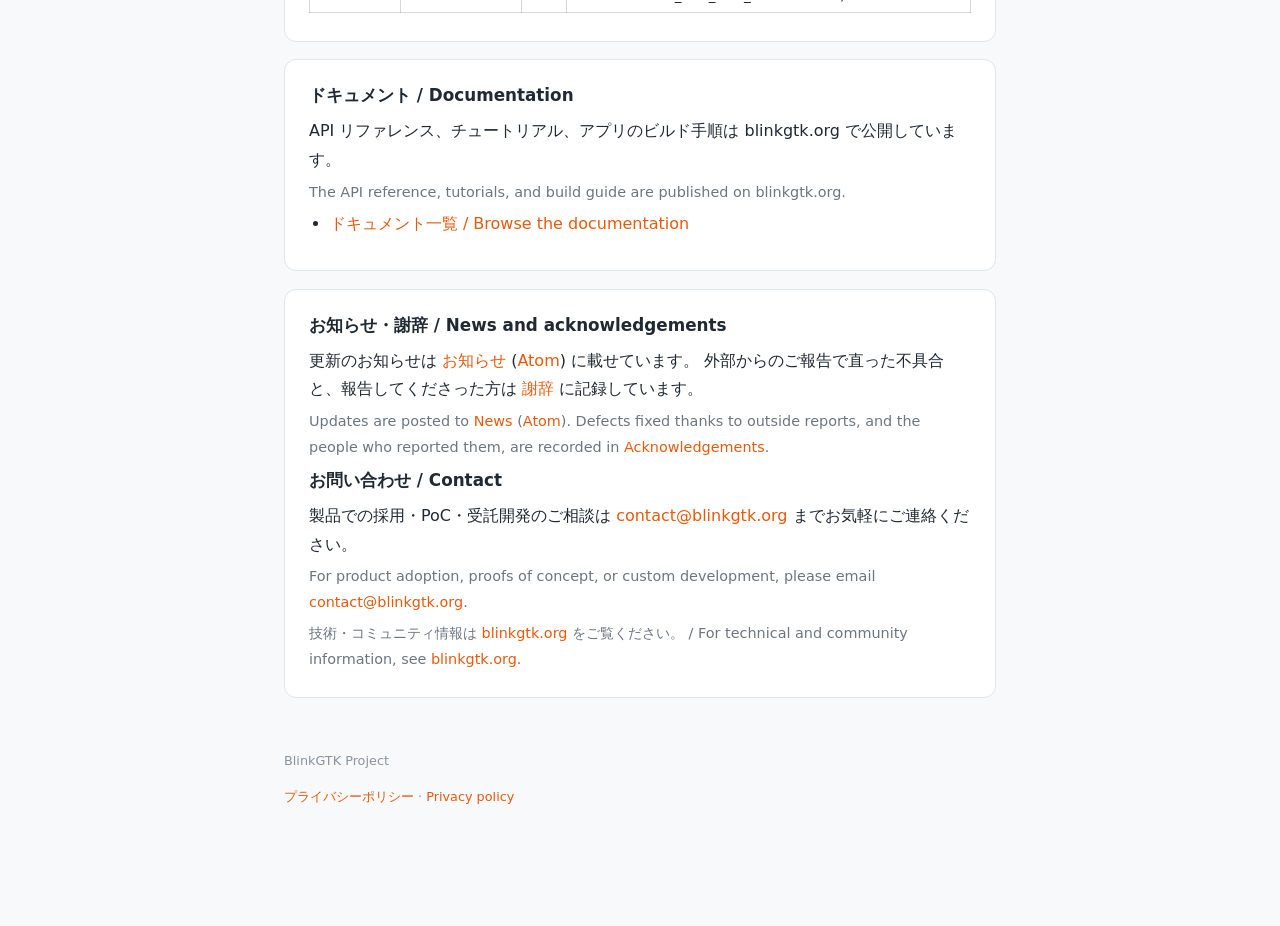
==== commit 4df7d4fd: "release: BlinkGTK for Windows v1.2.7-build1 を併載" ====
--- a/index.html
+++ b/index.html
@@ -167,29 +167,29 @@
         <!-- BLINKGTK_RELEASE_END -->
         <!-- BLINKGTK_WINDOWS_BEGIN (auto-generated by update-dist-sites-windows.sh — do not edit manually) -->
         <p class="sec"><strong>Windows 版 / BlinkGTK for Windows</strong></p>
-        <p><strong>BlinkGTK for Windows v1.2.6-build4</strong>（2026-11-07 / Chromium 157.0.8103.38）</p>
-        <p class="ja">Windows 10 / 11 (x64) 向けの ZIP です。GTK4 と VC++ ランタイムを同梱しており、展開して <code>bin\blinkgtk_browser.exe</code> を実行すれば動きます。Linux 版と同じ版数です (v1.2.6-build4、Chromium 157)。</p>
-        <p class="en muted">A ZIP for Windows 10 / 11 (x64). GTK4 and the VC++ runtime are bundled: unpack it and run <code>bin\blinkgtk_browser.exe</code>. Its version matches the Linux build (v1.2.6-build4, Chromium 157).</p>
-        <ul class="dl-list">
-          <li>Windows x64 (ZIP): <a href="https://github.com/daisy19gnu/blinkgtk-dist/releases/download/v1.2.6-build4-windows/blinkgtk-1.2.6-build4-windows-x64.zip">blinkgtk-1.2.6-build4-windows-x64.zip</a>（380 MiB）</li>
-          <li>組み込む人向け / For embedders (devel ZIP): <a href="https://github.com/daisy19gnu/blinkgtk-dist/releases/download/v1.2.6-build4-windows/blinkgtk-devel-1.2.6-build4-windows-x64.zip">blinkgtk-devel-1.2.6-build4-windows-x64.zip</a></li>
-          <li>検証 / Verify: <a href="https://github.com/daisy19gnu/blinkgtk-dist/releases/download/v1.2.6-build4-windows/SHA256SUMS">SHA256SUMS</a> · SHA-256 <code>3750d549ad6d65aa…</code></li>
+        <p><strong>BlinkGTK for Windows v1.2.7-build1</strong>（2026-11-20 / Chromium 158.0.8127.36）</p>
+        <p class="ja">Windows 10 / 11 (x64) 向けの ZIP です。GTK4 と VC++ ランタイムを同梱しており、展開して <code>bin\blinkgtk_browser.exe</code> を実行すれば動きます。Linux 版と同じ版数です (v1.2.7-build1、Chromium 158)。</p>
+        <p class="en muted">A ZIP for Windows 10 / 11 (x64). GTK4 and the VC++ runtime are bundled: unpack it and run <code>bin\blinkgtk_browser.exe</code>. Its version matches the Linux build (v1.2.7-build1, Chromium 158).</p>
+        <ul class="dl-list">
+          <li>Windows x64 (ZIP): <a href="https://github.com/daisy19gnu/blinkgtk-dist/releases/download/v1.2.7-build1-windows/blinkgtk-1.2.7-build1-windows-x64.zip">blinkgtk-1.2.7-build1-windows-x64.zip</a>（388 MiB）</li>
+          <li>組み込む人向け / For embedders (devel ZIP): <a href="https://github.com/daisy19gnu/blinkgtk-dist/releases/download/v1.2.7-build1-windows/blinkgtk-devel-1.2.7-build1-windows-x64.zip">blinkgtk-devel-1.2.7-build1-windows-x64.zip</a></li>
+          <li>検証 / Verify: <a href="https://github.com/daisy19gnu/blinkgtk-dist/releases/download/v1.2.7-build1-windows/SHA256SUMS">SHA256SUMS</a> · SHA-256 <code>0d9ae0a5b6e74550…</code></li>
           <li>はじめかた / Getting started: <a href="docs/windows-getting-started-ja.html">日本語</a> · <a href="docs/windows-getting-started-en.html">English</a></li>
         </ul>
         <p class="ja">日本語の Windows で MSVC を使う場合は、コンパイルに <code>/utf-8</code> を付けてください。付けないと、ヘッダがコードページ 932 として読まれ、公開ヘッダの日本語のコメント (UTF-8) や GTK のヘッダの <code>©</code> などの記号で警告 C4819 が出ます (1.2.1-build3 までのヘッダでは、<code>BLINKGTK_BUILD</code> と <code>BLINKGTK_VERSION_FULL</code> が未定義になりました)。</p>
         <p class="en muted">If you use MSVC on Japanese Windows, compile with <code>/utf-8</code>. Without it, the headers are read as code page 932, and the UTF-8 Japanese comments in the public headers and symbols such as © in the GTK headers raise warning C4819 (with the headers up to 1.2.1-build3, <code>BLINKGTK_BUILD</code> and <code>BLINKGTK_VERSION_FULL</code> were left undefined).</p>
-        <p class="muted"><a href="https://github.com/daisy19gnu/blinkgtk-dist/releases/tag/v1.2.6-build4-windows">全アセット / All assets</a></p>
+        <p class="muted"><a href="https://github.com/daisy19gnu/blinkgtk-dist/releases/tag/v1.2.7-build1-windows">全アセット / All assets</a></p>
         <p class="muted" id="dl-count-win" hidden></p>
         <p class="sec"><strong>動作要件 (Windows) / Requirements (Windows)</strong></p>
         <ul class="dl-list">
           <li>Windows 10 (64bit) 以降、x64 のみ / Windows 10 (64-bit) or later, x64 only（32bit 非対応 / no 32-bit）</li>
-          <li>確認環境 / Verified on: Windows 11 Pro (build 26300)。Windows 10 は未確認 / not yet verified on Windows 10</li>
+          <li>確認環境 / Verified on: Windows 11 (build 26300)。Windows 10 は未確認 / not yet verified on Windows 10</li>
           <li>コード署名なし。初回は SmartScreen の警告が出ることがあります / Unsigned; SmartScreen may warn on first run</li>
         </ul>
         <p class="sec"><strong>対応表・描画経路 (Windows) / Compatibility and render path (Windows)</strong></p>
         <div class="compat-wrap"><table class="compat">
           <tr><th>製品 / Version</th><th>Chromium / Blink</th><th>API</th><th>描画経路 / Render path</th></tr>
-          <tr><td data-label="製品 / Version">Windows v1.2.6-build4</td><td data-label="Chromium / Blink">157.0.8103.38</td><td data-label="API">0.1</td><td data-label="描画経路 / Render path">software (既定 / default)・GPU 描画 (Vulkan 対応の GPU が必要、試験段階。BLINKGTK_WIN_GPU_PATH=vulkan で有効 / needs a Vulkan-capable GPU, experimental; enable with BLINKGTK_WIN_GPU_PATH=vulkan)</td></tr>
+          <tr><td data-label="製品 / Version">Windows v1.2.7-build1</td><td data-label="Chromium / Blink">158.0.8127.36</td><td data-label="API">0.1</td><td data-label="描画経路 / Render path">software (既定 / default)・GPU 描画 (Vulkan 対応の GPU が必要、試験段階。BLINKGTK_WIN_GPU_PATH=vulkan で有効 / needs a Vulkan-capable GPU, experimental; enable with BLINKGTK_WIN_GPU_PATH=vulkan)</td></tr>
         </table></div>
         <!-- BLINKGTK_WINDOWS_END -->
       </div>
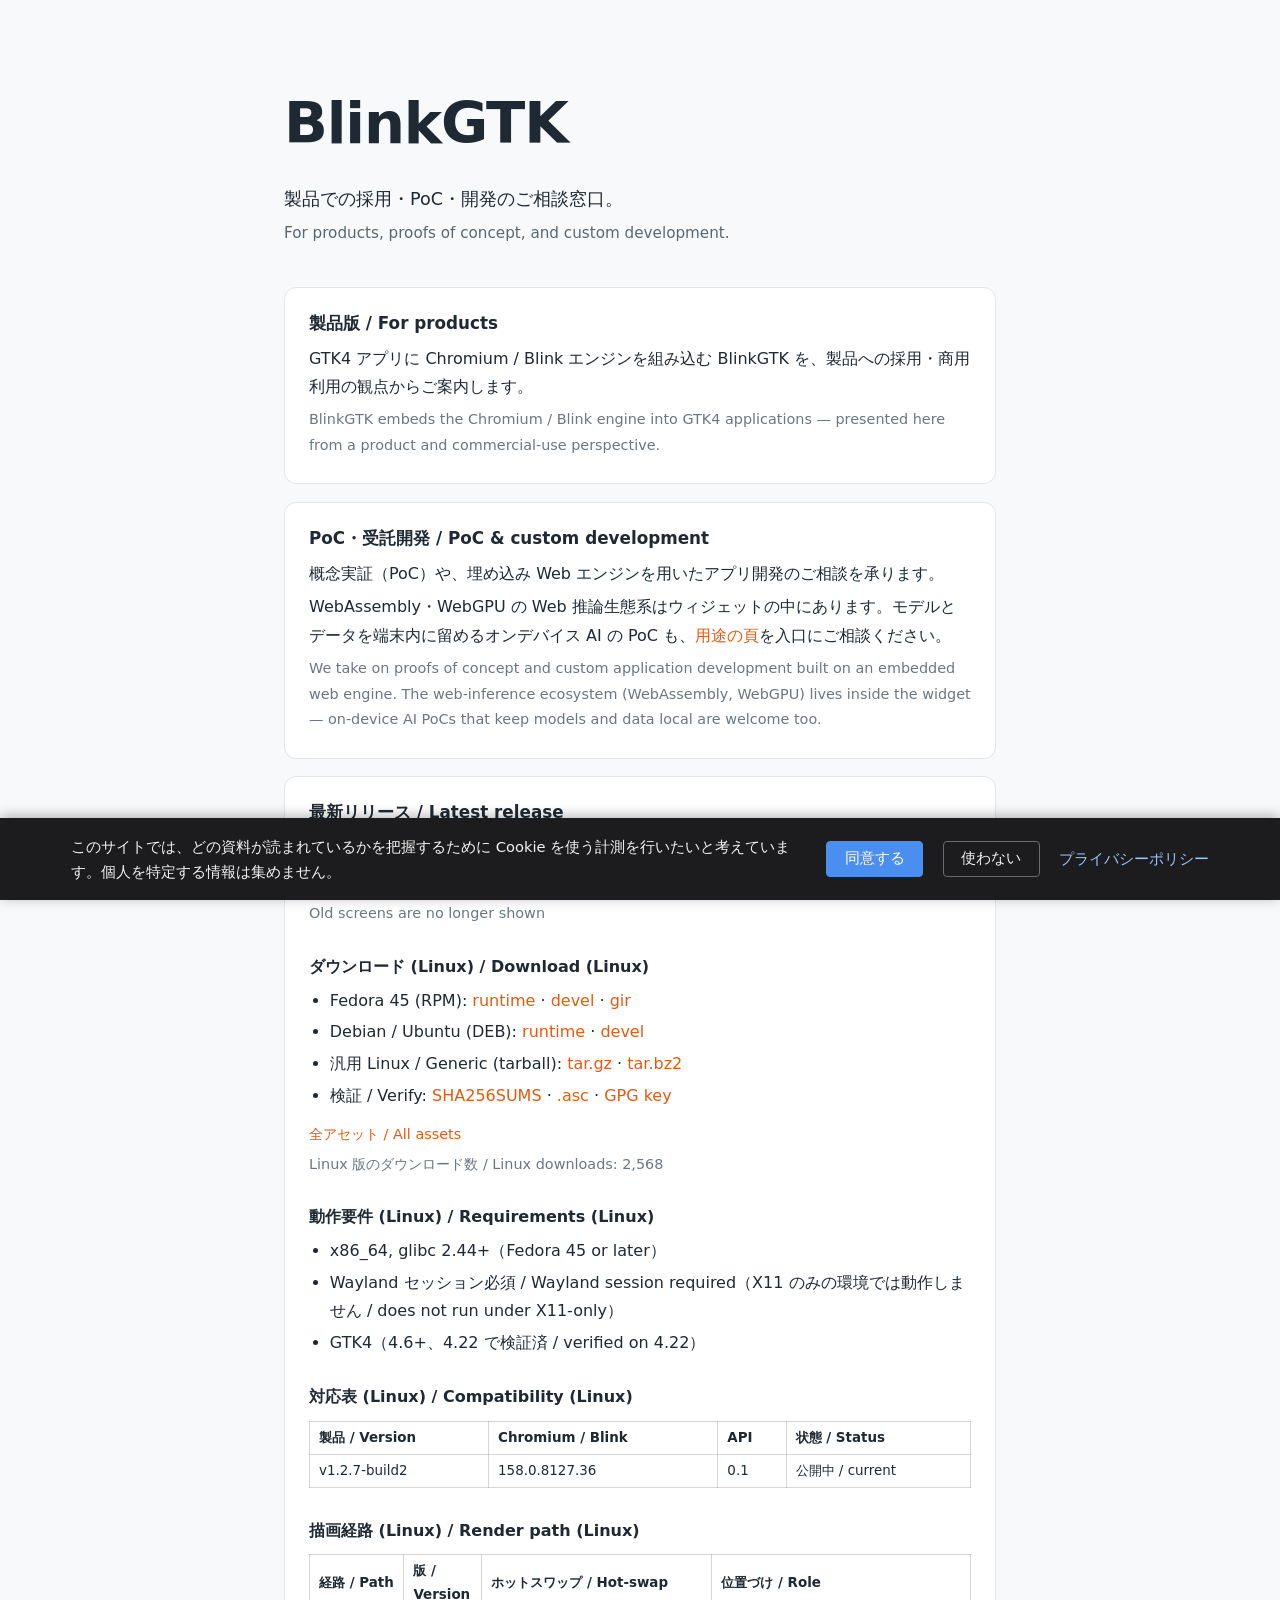
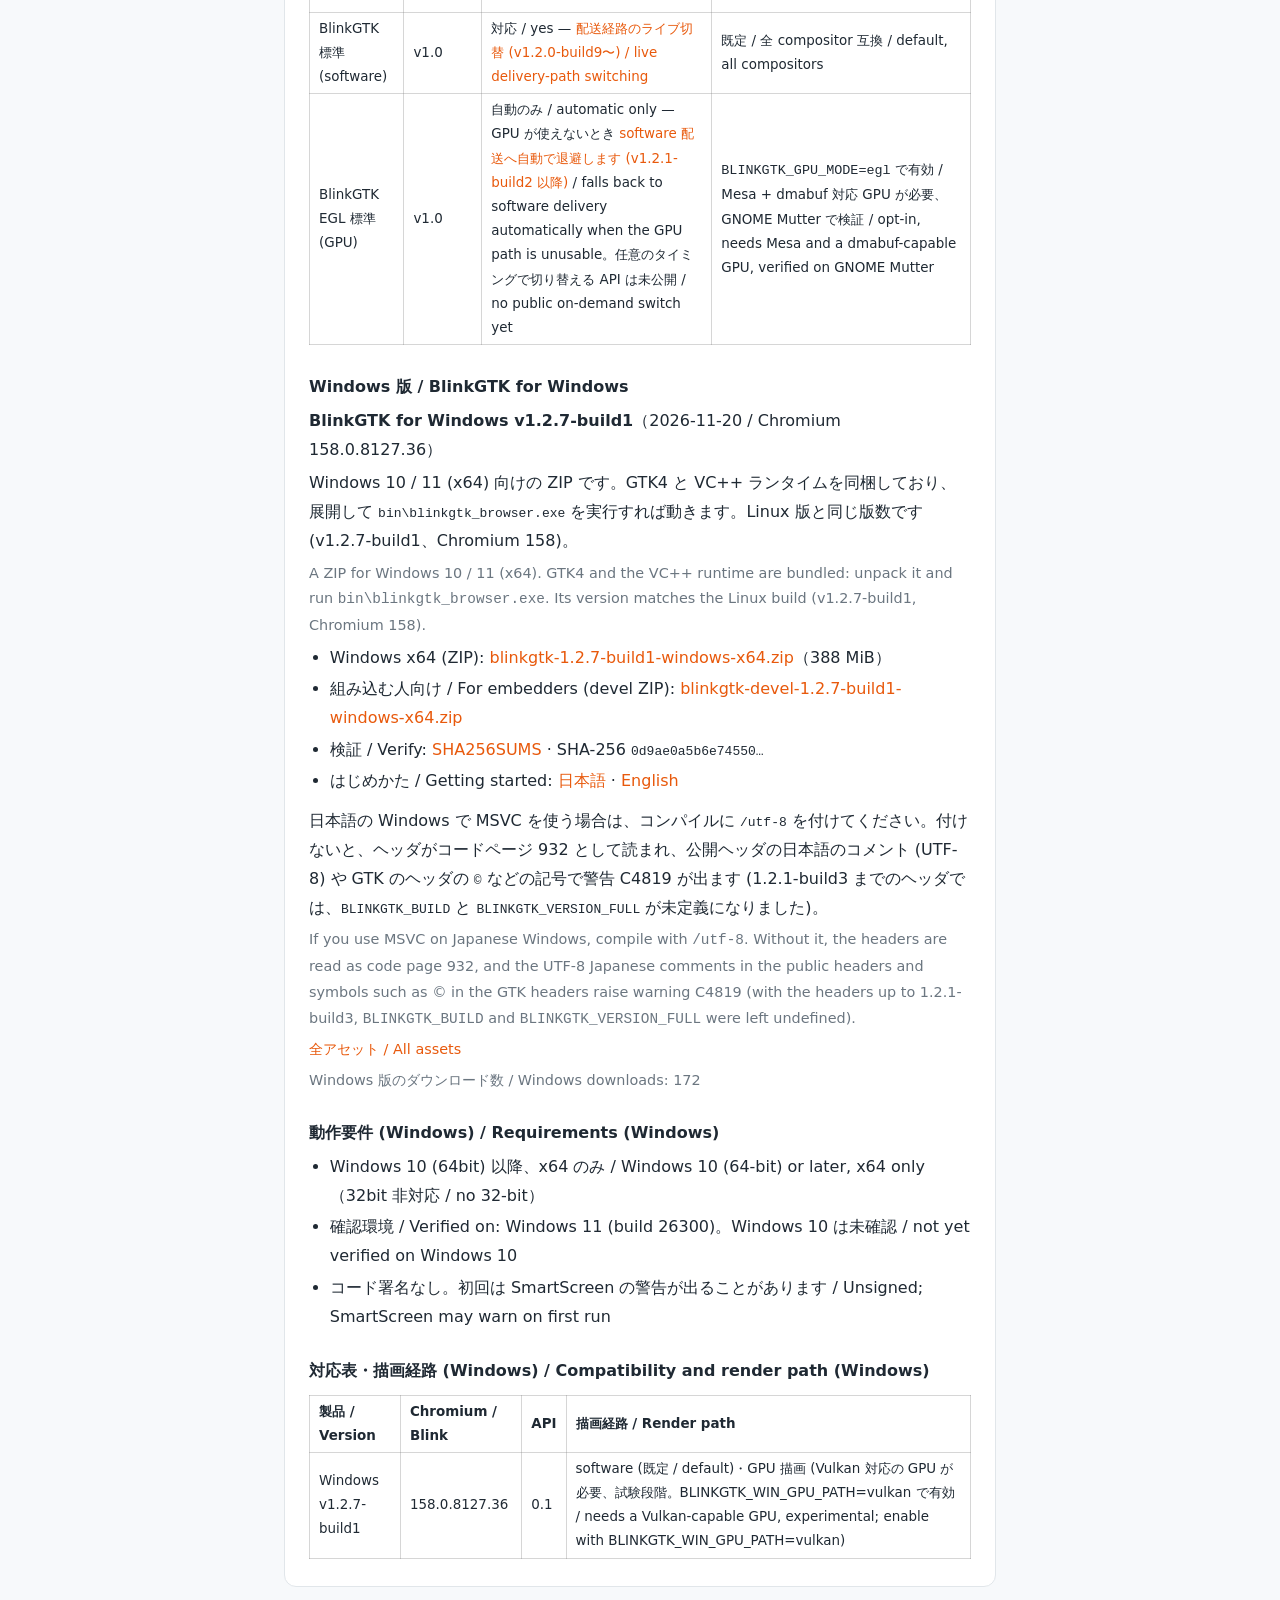
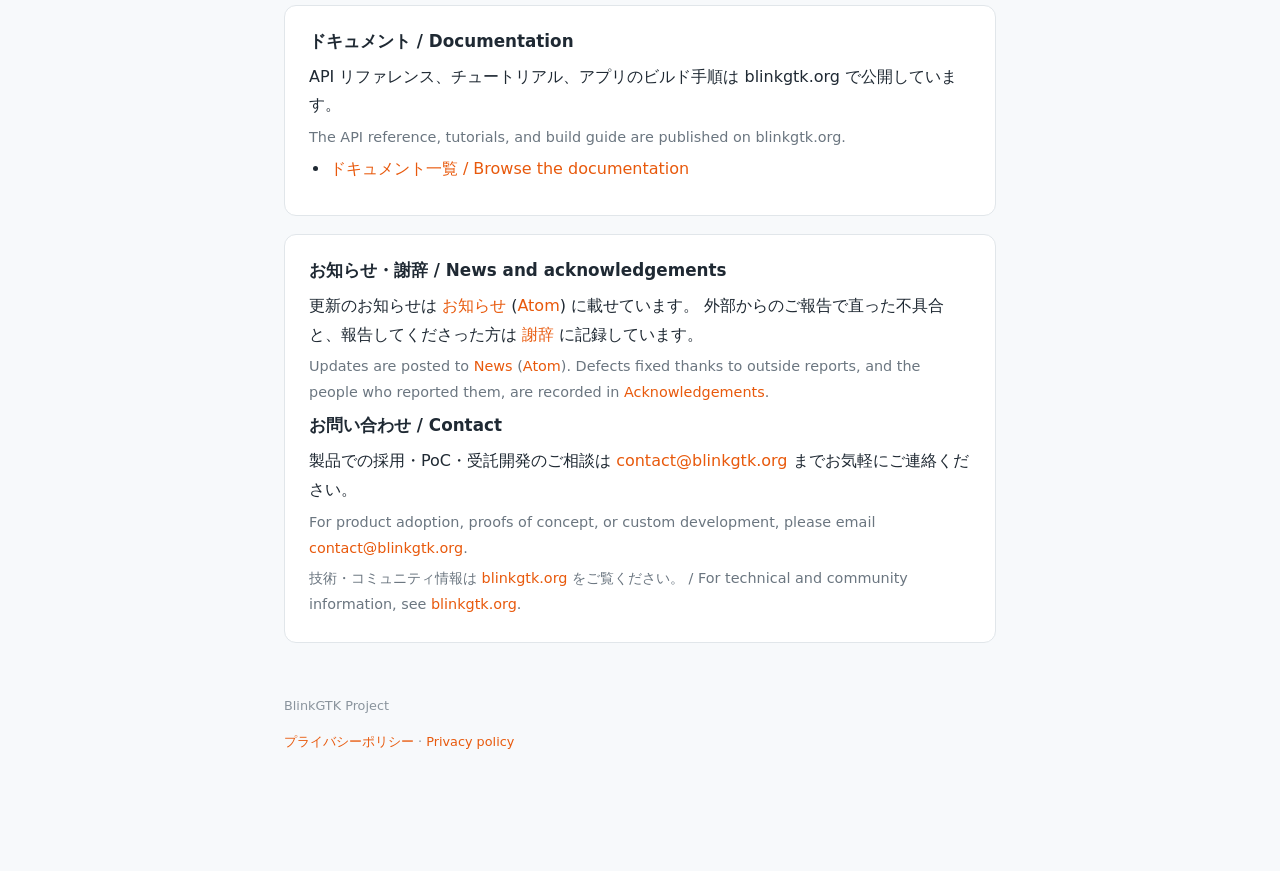
==== commit d7db2059: "v1.2.7-build2 を公開: リリース情報・文書 (リリースノート・環境変数の一覧)・お知らせと Atom・ダウンロード数・dnf のリポジトリ (Fedora 45)" ====
--- a/index.html
+++ b/index.html
@@ -135,17 +135,17 @@
       <div class="card">
         <h2>最新リリース / Latest release</h2>
         <!-- BLINKGTK_RELEASE_BEGIN (auto-generated by update-dist-sites.sh — do not edit manually) -->
-        <p><strong>BlinkGTK v1.2.7-build1</strong>（2026-11-19 / Chromium 158.0.8127.36）</p>
-        <p class="ja">Chromium 158 へ更新。小さな画面変化を更新範囲として渡し、console 標準出力の抑制設定を追加しました。</p>
-        <p class="en muted">Updated to Chromium 158. Small changed regions are passed as update regions; console output can now be suppressed.</p>
+        <p><strong>BlinkGTK v1.2.7-build2</strong>（2026-11-22 / Chromium 158.0.8127.36）</p>
+        <p class="ja">古い画面を出さないための修正</p>
+        <p class="en muted">Old screens are no longer shown</p>
         <p class="sec"><strong>ダウンロード (Linux) / Download (Linux)</strong></p>
         <ul class="dl-list">
-          <li>Fedora 45 (RPM): <a href="https://github.com/daisy19gnu/blinkgtk-dist/releases/download/v1.2.7-build1/blinkgtk-bin-1.2.7-build1.fc45.x86_64.rpm">runtime</a> · <a href="https://github.com/daisy19gnu/blinkgtk-dist/releases/download/v1.2.7-build1/blinkgtk-bin-devel-1.2.7-build1.fc45.x86_64.rpm">devel</a> · <a href="https://github.com/daisy19gnu/blinkgtk-dist/releases/download/v1.2.7-build1/blinkgtk-bin-gir-1.2.7-build1.fc45.x86_64.rpm">gir</a></li>
-          <li>Debian / Ubuntu (DEB): <a href="https://github.com/daisy19gnu/blinkgtk-dist/releases/download/v1.2.7-build1/libblinkgtk-0.1-0_1.2.7-build1-1_amd64.deb">runtime</a> · <a href="https://github.com/daisy19gnu/blinkgtk-dist/releases/download/v1.2.7-build1/libblinkgtk-0.1-dev_1.2.7-build1-1_amd64.deb">devel</a></li>
-          <li>汎用 Linux / Generic (tarball): <a href="https://github.com/daisy19gnu/blinkgtk-dist/releases/download/v1.2.7-build1/blinkgtk-1.2.7-build1-linux-x86_64.tar.gz">tar.gz</a> · <a href="https://github.com/daisy19gnu/blinkgtk-dist/releases/download/v1.2.7-build1/blinkgtk-1.2.7-build1-linux-x86_64.tar.bz2">tar.bz2</a></li>
-          <li>検証 / Verify: <a href="https://github.com/daisy19gnu/blinkgtk-dist/releases/download/v1.2.7-build1/SHA256SUMS">SHA256SUMS</a> · <a href="https://github.com/daisy19gnu/blinkgtk-dist/releases/download/v1.2.7-build1/SHA256SUMS.asc">.asc</a> · <a href="https://github.com/daisy19gnu/blinkgtk-dist/releases/download/v1.2.7-build1/BlinkGTK-GPG-KEY.asc">GPG key</a></li>
-        </ul>
-        <p class="muted"><a href="https://github.com/daisy19gnu/blinkgtk-dist/releases/tag/v1.2.7-build1">全アセット / All assets</a></p>
+          <li>Fedora 45 (RPM): <a href="https://github.com/daisy19gnu/blinkgtk-dist/releases/download/v1.2.7-build2/blinkgtk-bin-1.2.7-build2.fc45.x86_64.rpm">runtime</a> · <a href="https://github.com/daisy19gnu/blinkgtk-dist/releases/download/v1.2.7-build2/blinkgtk-bin-devel-1.2.7-build2.fc45.x86_64.rpm">devel</a> · <a href="https://github.com/daisy19gnu/blinkgtk-dist/releases/download/v1.2.7-build2/blinkgtk-bin-gir-1.2.7-build2.fc45.x86_64.rpm">gir</a></li>
+          <li>Debian / Ubuntu (DEB): <a href="https://github.com/daisy19gnu/blinkgtk-dist/releases/download/v1.2.7-build2/libblinkgtk-0.1-0_1.2.7-build2-1_amd64.deb">runtime</a> · <a href="https://github.com/daisy19gnu/blinkgtk-dist/releases/download/v1.2.7-build2/libblinkgtk-0.1-dev_1.2.7-build2-1_amd64.deb">devel</a></li>
+          <li>汎用 Linux / Generic (tarball): <a href="https://github.com/daisy19gnu/blinkgtk-dist/releases/download/v1.2.7-build2/blinkgtk-1.2.7-build2-linux-x86_64.tar.gz">tar.gz</a> · <a href="https://github.com/daisy19gnu/blinkgtk-dist/releases/download/v1.2.7-build2/blinkgtk-1.2.7-build2-linux-x86_64.tar.bz2">tar.bz2</a></li>
+          <li>検証 / Verify: <a href="https://github.com/daisy19gnu/blinkgtk-dist/releases/download/v1.2.7-build2/SHA256SUMS">SHA256SUMS</a> · <a href="https://github.com/daisy19gnu/blinkgtk-dist/releases/download/v1.2.7-build2/SHA256SUMS.asc">.asc</a> · <a href="https://github.com/daisy19gnu/blinkgtk-dist/releases/download/v1.2.7-build2/BlinkGTK-GPG-KEY.asc">GPG key</a></li>
+        </ul>
+        <p class="muted"><a href="https://github.com/daisy19gnu/blinkgtk-dist/releases/tag/v1.2.7-build2">全アセット / All assets</a></p>
         <p class="muted" id="dl-count" hidden></p>
         <p class="sec"><strong>動作要件 (Linux) / Requirements (Linux)</strong></p>
         <ul class="dl-list">
@@ -156,7 +156,7 @@
         <p class="sec"><strong>対応表 (Linux) / Compatibility (Linux)</strong></p>
         <div class="compat-wrap"><table class="compat">
           <tr><th>製品 / Version</th><th>Chromium / Blink</th><th>API</th><th>状態 / Status</th></tr>
-          <tr><td data-label="製品 / Version">v1.2.7-build1</td><td data-label="Chromium / Blink">158.0.8127.36</td><td data-label="API">0.1</td><td data-label="状態 / Status">公開中 / current</td></tr>
+          <tr><td data-label="製品 / Version">v1.2.7-build2</td><td data-label="Chromium / Blink">158.0.8127.36</td><td data-label="API">0.1</td><td data-label="状態 / Status">公開中 / current</td></tr>
         </table></div>
         <p class="sec"><strong>描画経路 (Linux) / Render path (Linux)</strong></p>
         <div class="compat-wrap"><table class="compat">
@@ -236,7 +236,7 @@
   // 公開時に焼き込んだ実績。GitHub API が使えなくても必ず表示する
   // (未認証 API は 60 req/時・IP 単位で枯渇するため、表示を API に依存させない)。
   var withdrawn = 135;   // 取り下げ済み build の実績 (公開 API からは見えない)
-  var baseline  = 2542;       // 公開時点の総計
+  var baseline  = 2568;       // 公開時点の総計
   var show = function (n) {
     el.textContent = 'Linux 版のダウンロード数 / Linux downloads: ' + n.toLocaleString('en-US');
     el.hidden = false;
@@ -262,7 +262,7 @@
   // 0 件でも出す (2026-09-24 Lead 指摘): 出さないと Linux の欄しか見えず、分けて数えていることが読めない
   var el = document.getElementById('dl-count-win');
   if (!el) return;
-  var baseline = 170;
+  var baseline = 172;
   var show = function (n) {
     el.textContent = 'Windows 版のダウンロード数 / Windows downloads: ' + n.toLocaleString('en-US');
     el.hidden = false;
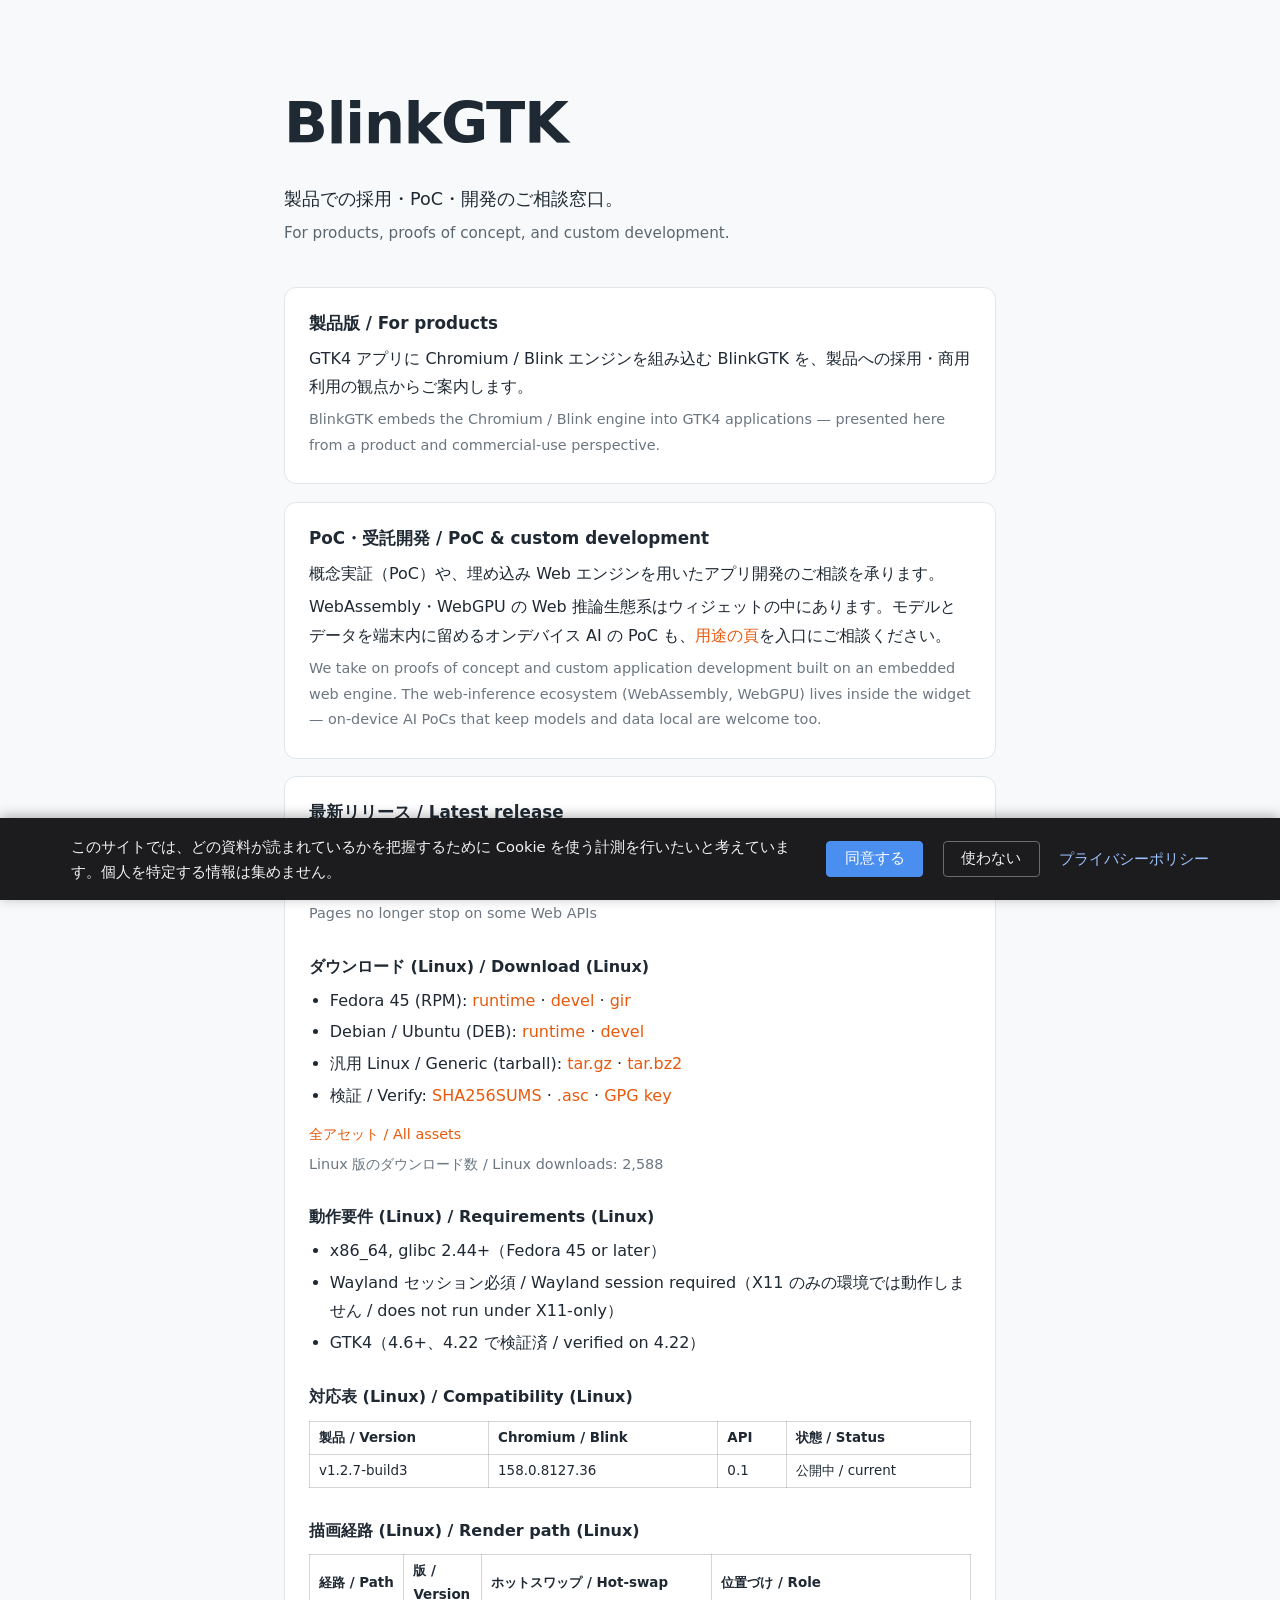
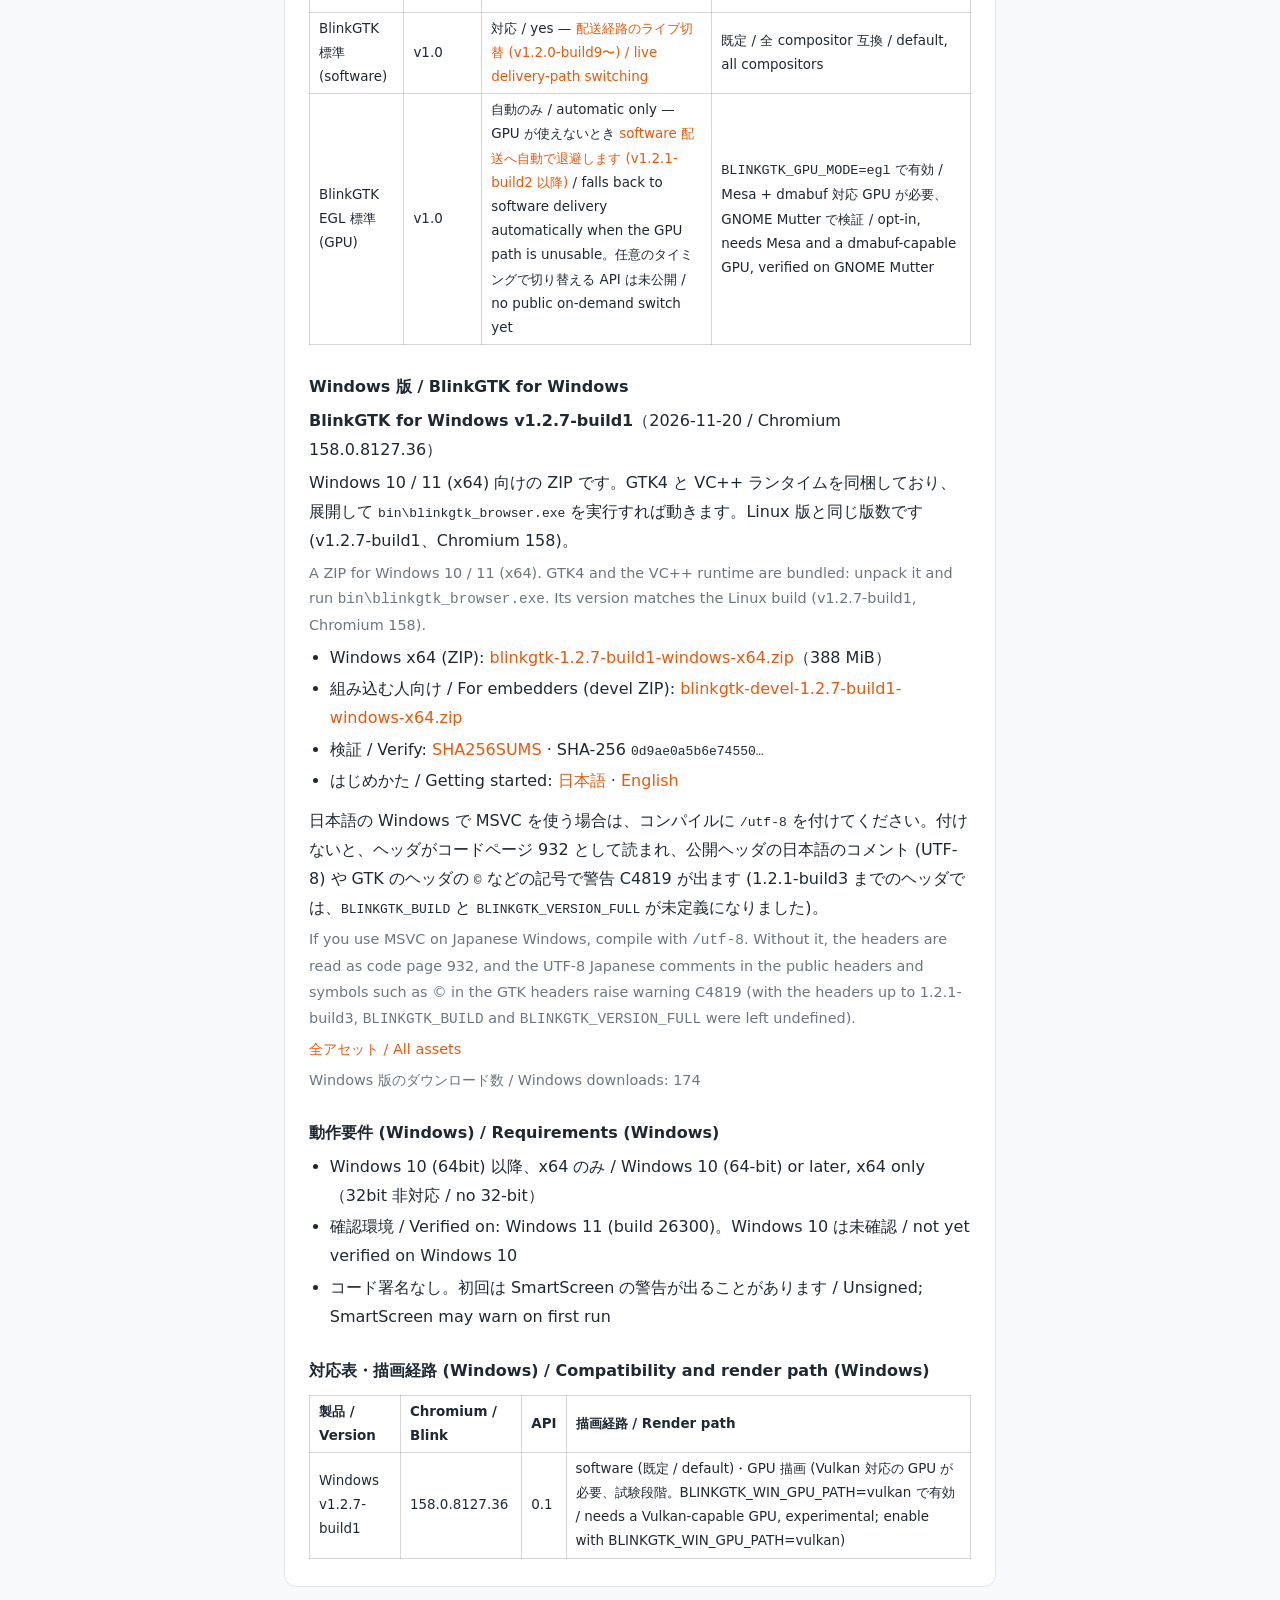
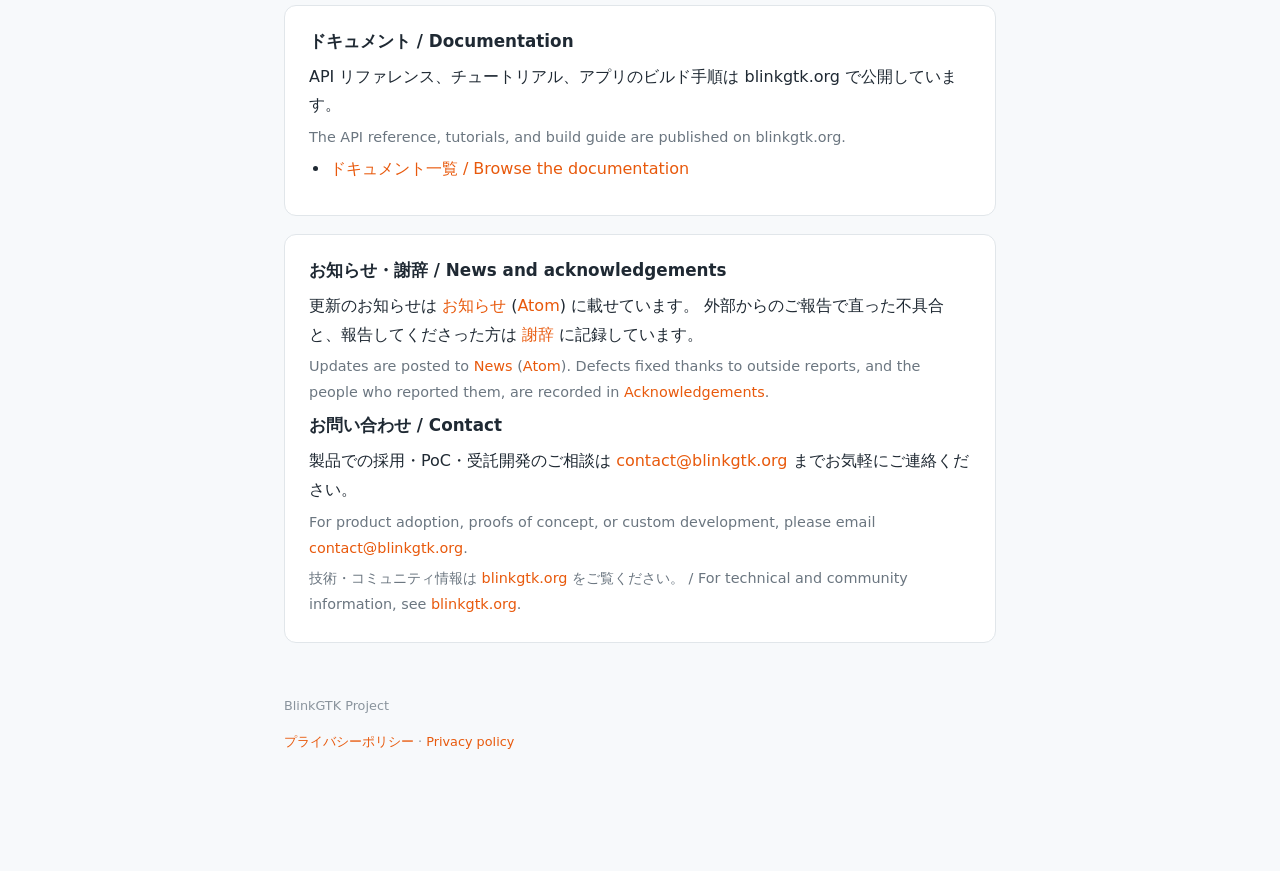
==== commit 6e0773eb: "v1.2.7-build3 を公開: リリース情報・文書・お知らせと Atom・ダウンロード数・dnf のリポジトリ (Fedora 45)" ====
--- a/index.html
+++ b/index.html
@@ -135,17 +135,17 @@
       <div class="card">
         <h2>最新リリース / Latest release</h2>
         <!-- BLINKGTK_RELEASE_BEGIN (auto-generated by update-dist-sites.sh — do not edit manually) -->
-        <p><strong>BlinkGTK v1.2.7-build2</strong>（2026-11-22 / Chromium 158.0.8127.36）</p>
-        <p class="ja">古い画面を出さないための修正</p>
-        <p class="en muted">Old screens are no longer shown</p>
+        <p><strong>BlinkGTK v1.2.7-build3</strong>（2026-11-23 / Chromium 158.0.8127.36）</p>
+        <p class="ja">一部の Web API でページが止まる問題の修正</p>
+        <p class="en muted">Pages no longer stop on some Web APIs</p>
         <p class="sec"><strong>ダウンロード (Linux) / Download (Linux)</strong></p>
         <ul class="dl-list">
-          <li>Fedora 45 (RPM): <a href="https://github.com/daisy19gnu/blinkgtk-dist/releases/download/v1.2.7-build2/blinkgtk-bin-1.2.7-build2.fc45.x86_64.rpm">runtime</a> · <a href="https://github.com/daisy19gnu/blinkgtk-dist/releases/download/v1.2.7-build2/blinkgtk-bin-devel-1.2.7-build2.fc45.x86_64.rpm">devel</a> · <a href="https://github.com/daisy19gnu/blinkgtk-dist/releases/download/v1.2.7-build2/blinkgtk-bin-gir-1.2.7-build2.fc45.x86_64.rpm">gir</a></li>
-          <li>Debian / Ubuntu (DEB): <a href="https://github.com/daisy19gnu/blinkgtk-dist/releases/download/v1.2.7-build2/libblinkgtk-0.1-0_1.2.7-build2-1_amd64.deb">runtime</a> · <a href="https://github.com/daisy19gnu/blinkgtk-dist/releases/download/v1.2.7-build2/libblinkgtk-0.1-dev_1.2.7-build2-1_amd64.deb">devel</a></li>
-          <li>汎用 Linux / Generic (tarball): <a href="https://github.com/daisy19gnu/blinkgtk-dist/releases/download/v1.2.7-build2/blinkgtk-1.2.7-build2-linux-x86_64.tar.gz">tar.gz</a> · <a href="https://github.com/daisy19gnu/blinkgtk-dist/releases/download/v1.2.7-build2/blinkgtk-1.2.7-build2-linux-x86_64.tar.bz2">tar.bz2</a></li>
-          <li>検証 / Verify: <a href="https://github.com/daisy19gnu/blinkgtk-dist/releases/download/v1.2.7-build2/SHA256SUMS">SHA256SUMS</a> · <a href="https://github.com/daisy19gnu/blinkgtk-dist/releases/download/v1.2.7-build2/SHA256SUMS.asc">.asc</a> · <a href="https://github.com/daisy19gnu/blinkgtk-dist/releases/download/v1.2.7-build2/BlinkGTK-GPG-KEY.asc">GPG key</a></li>
-        </ul>
-        <p class="muted"><a href="https://github.com/daisy19gnu/blinkgtk-dist/releases/tag/v1.2.7-build2">全アセット / All assets</a></p>
+          <li>Fedora 45 (RPM): <a href="https://github.com/daisy19gnu/blinkgtk-dist/releases/download/v1.2.7-build3/blinkgtk-bin-1.2.7-build3.fc45.x86_64.rpm">runtime</a> · <a href="https://github.com/daisy19gnu/blinkgtk-dist/releases/download/v1.2.7-build3/blinkgtk-bin-devel-1.2.7-build3.fc45.x86_64.rpm">devel</a> · <a href="https://github.com/daisy19gnu/blinkgtk-dist/releases/download/v1.2.7-build3/blinkgtk-bin-gir-1.2.7-build3.fc45.x86_64.rpm">gir</a></li>
+          <li>Debian / Ubuntu (DEB): <a href="https://github.com/daisy19gnu/blinkgtk-dist/releases/download/v1.2.7-build3/libblinkgtk-0.1-0_1.2.7-build3-1_amd64.deb">runtime</a> · <a href="https://github.com/daisy19gnu/blinkgtk-dist/releases/download/v1.2.7-build3/libblinkgtk-0.1-dev_1.2.7-build3-1_amd64.deb">devel</a></li>
+          <li>汎用 Linux / Generic (tarball): <a href="https://github.com/daisy19gnu/blinkgtk-dist/releases/download/v1.2.7-build3/blinkgtk-1.2.7-build3-linux-x86_64.tar.gz">tar.gz</a> · <a href="https://github.com/daisy19gnu/blinkgtk-dist/releases/download/v1.2.7-build3/blinkgtk-1.2.7-build3-linux-x86_64.tar.bz2">tar.bz2</a></li>
+          <li>検証 / Verify: <a href="https://github.com/daisy19gnu/blinkgtk-dist/releases/download/v1.2.7-build3/SHA256SUMS">SHA256SUMS</a> · <a href="https://github.com/daisy19gnu/blinkgtk-dist/releases/download/v1.2.7-build3/SHA256SUMS.asc">.asc</a> · <a href="https://github.com/daisy19gnu/blinkgtk-dist/releases/download/v1.2.7-build3/BlinkGTK-GPG-KEY.asc">GPG key</a></li>
+        </ul>
+        <p class="muted"><a href="https://github.com/daisy19gnu/blinkgtk-dist/releases/tag/v1.2.7-build3">全アセット / All assets</a></p>
         <p class="muted" id="dl-count" hidden></p>
         <p class="sec"><strong>動作要件 (Linux) / Requirements (Linux)</strong></p>
         <ul class="dl-list">
@@ -156,7 +156,7 @@
         <p class="sec"><strong>対応表 (Linux) / Compatibility (Linux)</strong></p>
         <div class="compat-wrap"><table class="compat">
           <tr><th>製品 / Version</th><th>Chromium / Blink</th><th>API</th><th>状態 / Status</th></tr>
-          <tr><td data-label="製品 / Version">v1.2.7-build2</td><td data-label="Chromium / Blink">158.0.8127.36</td><td data-label="API">0.1</td><td data-label="状態 / Status">公開中 / current</td></tr>
+          <tr><td data-label="製品 / Version">v1.2.7-build3</td><td data-label="Chromium / Blink">158.0.8127.36</td><td data-label="API">0.1</td><td data-label="状態 / Status">公開中 / current</td></tr>
         </table></div>
         <p class="sec"><strong>描画経路 (Linux) / Render path (Linux)</strong></p>
         <div class="compat-wrap"><table class="compat">
@@ -236,7 +236,7 @@
   // 公開時に焼き込んだ実績。GitHub API が使えなくても必ず表示する
   // (未認証 API は 60 req/時・IP 単位で枯渇するため、表示を API に依存させない)。
   var withdrawn = 135;   // 取り下げ済み build の実績 (公開 API からは見えない)
-  var baseline  = 2568;       // 公開時点の総計
+  var baseline  = 2588;       // 公開時点の総計
   var show = function (n) {
     el.textContent = 'Linux 版のダウンロード数 / Linux downloads: ' + n.toLocaleString('en-US');
     el.hidden = false;
@@ -262,7 +262,7 @@
   // 0 件でも出す (2026-09-24 Lead 指摘): 出さないと Linux の欄しか見えず、分けて数えていることが読めない
   var el = document.getElementById('dl-count-win');
   if (!el) return;
-  var baseline = 172;
+  var baseline = 174;
   var show = function (n) {
     el.textContent = 'Windows 版のダウンロード数 / Windows downloads: ' + n.toLocaleString('en-US');
     el.hidden = false;
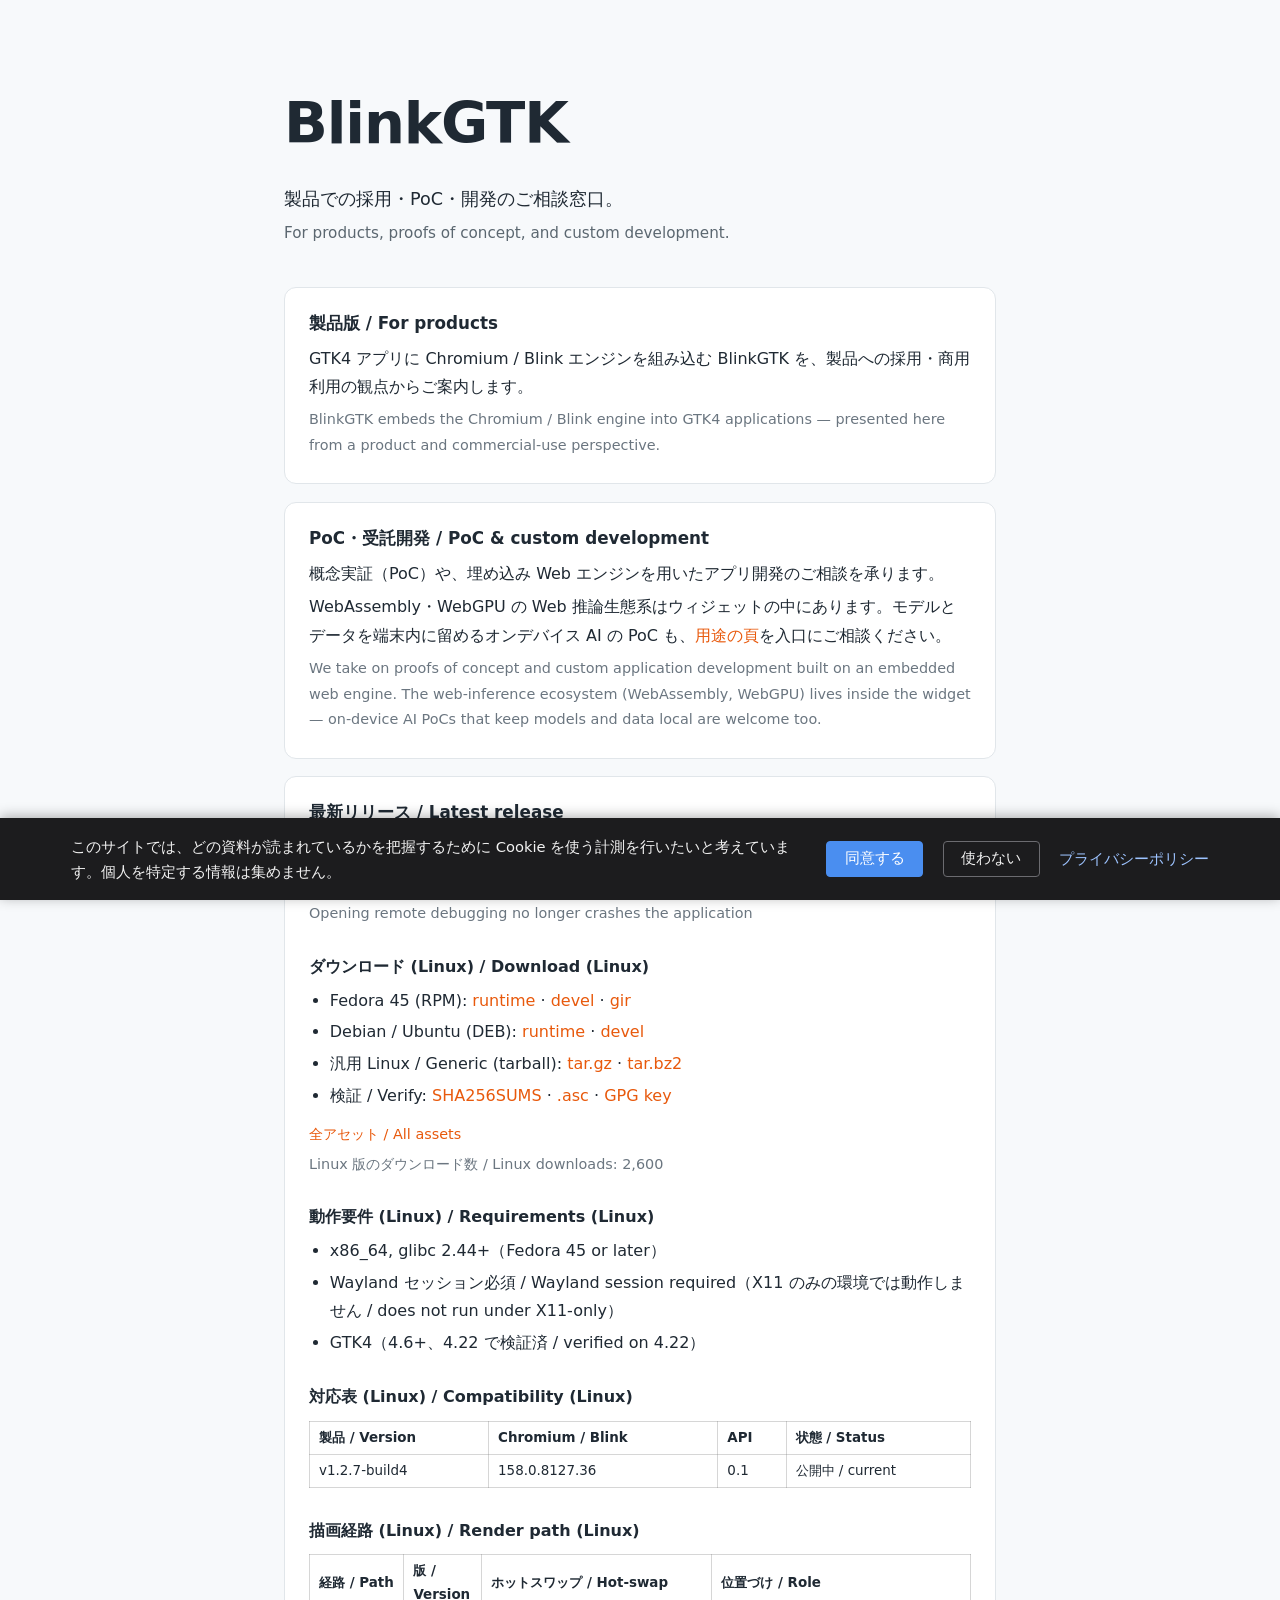
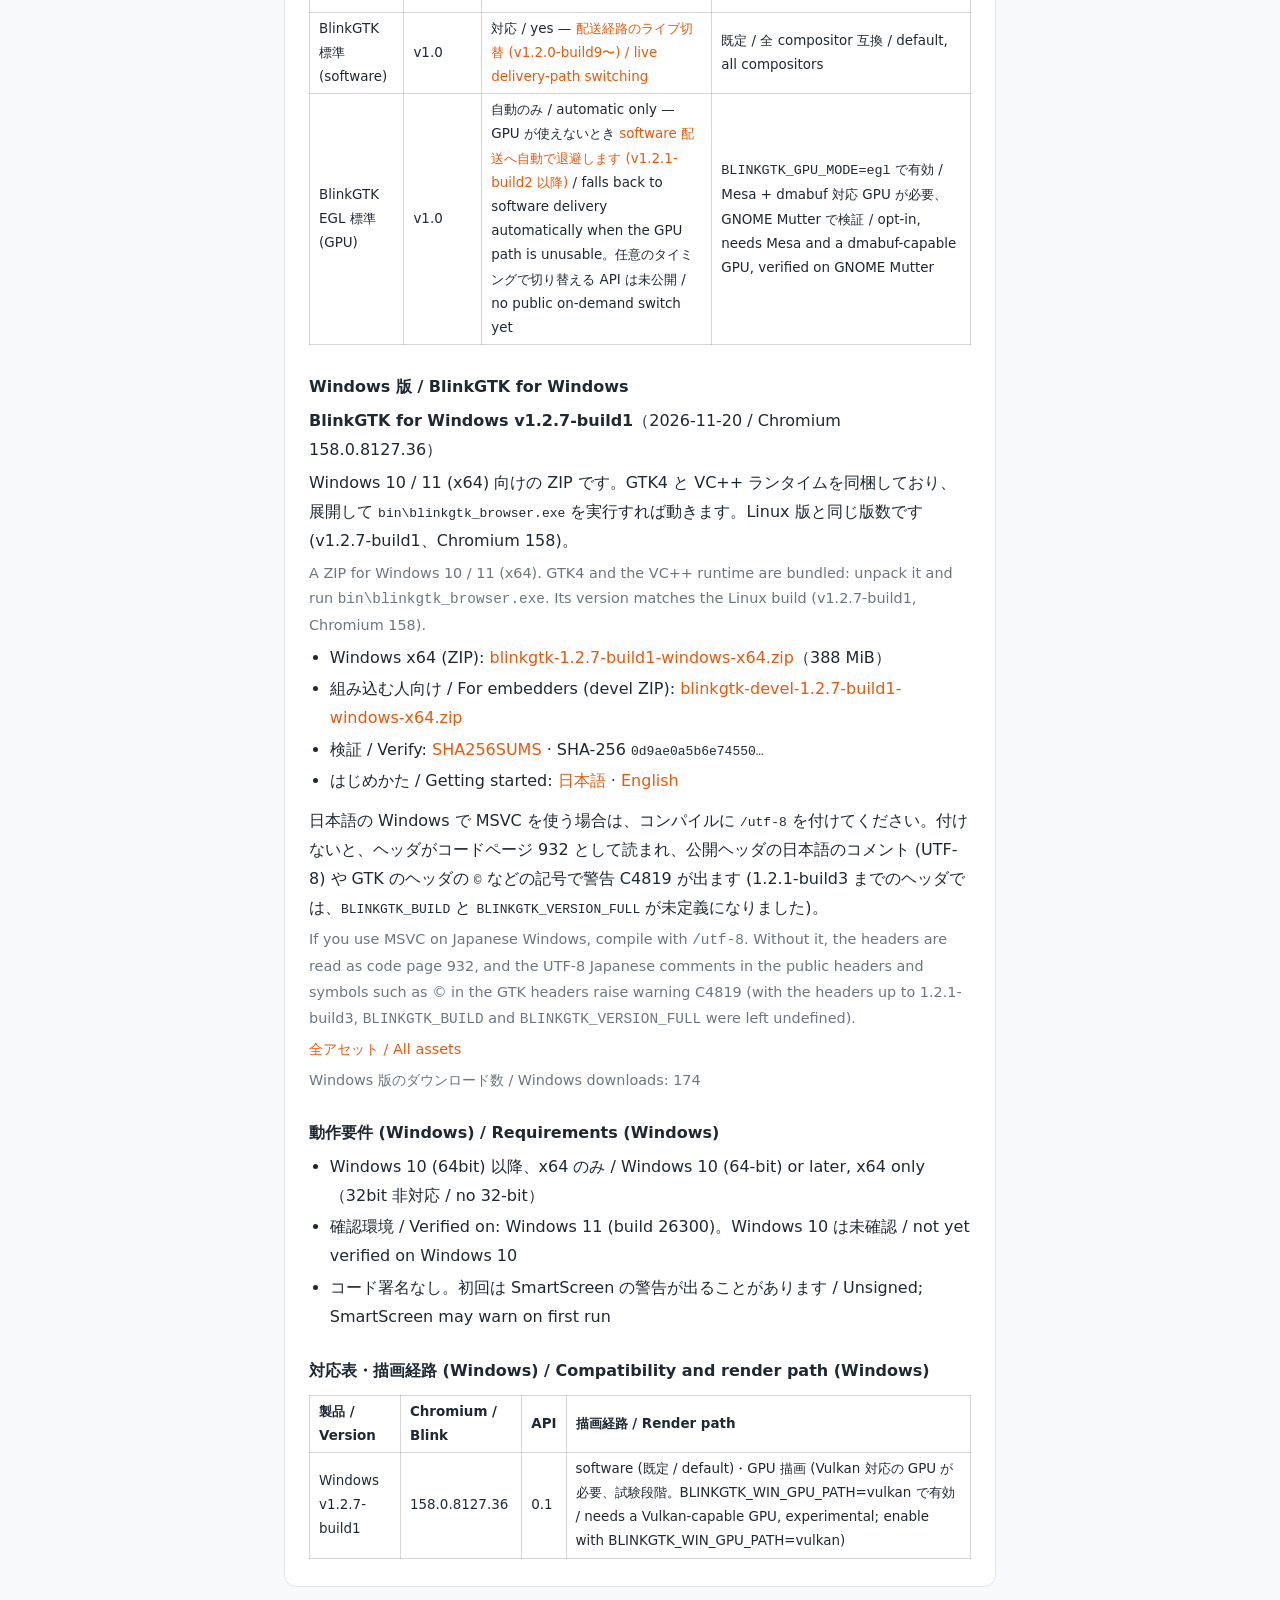
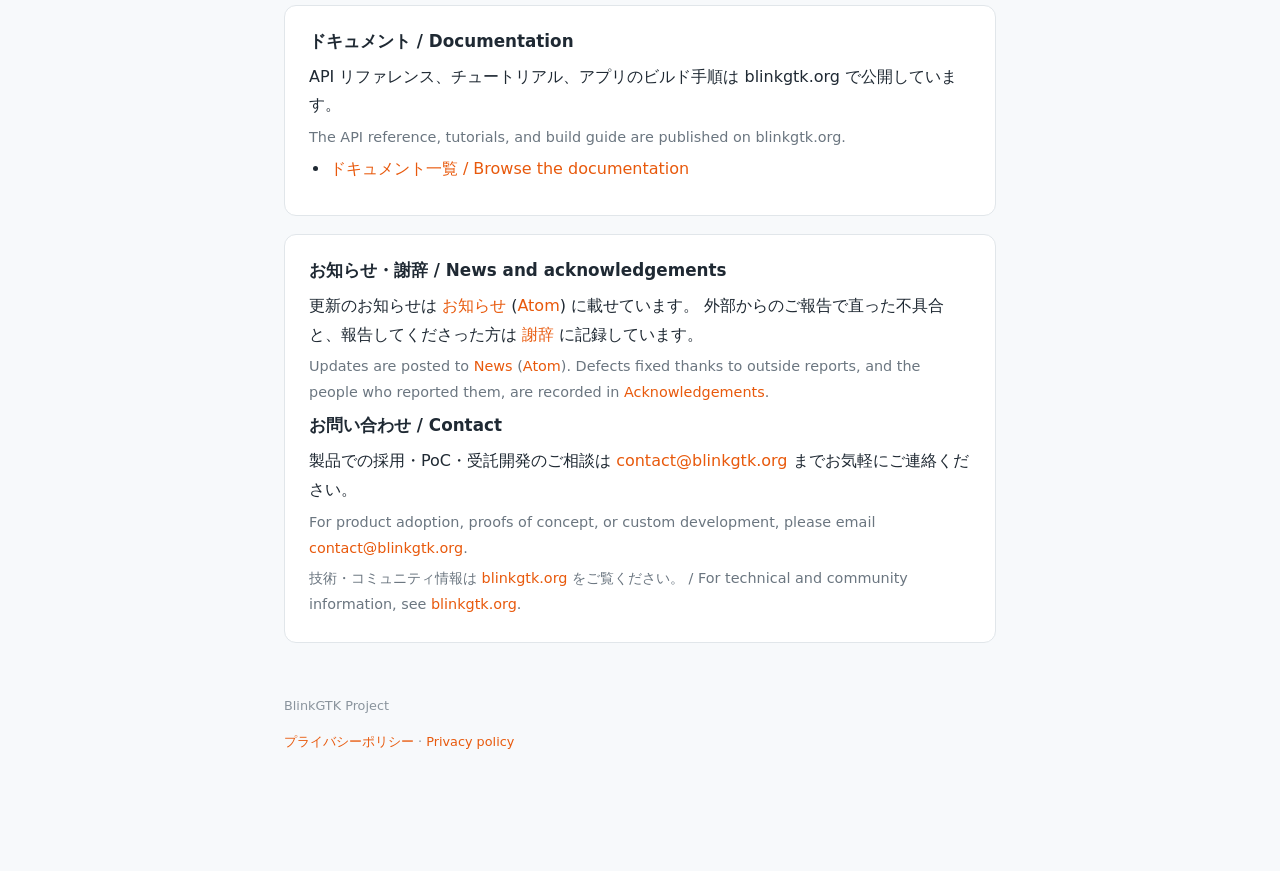
==== commit d5f54c52: "v1.2.7-build4 を公開: リリース情報・文書・お知らせと Atom・ダウンロード数・dnf のリポジトリ (Fedora 45)" ====
--- a/index.html
+++ b/index.html
@@ -135,17 +135,17 @@
       <div class="card">
         <h2>最新リリース / Latest release</h2>
         <!-- BLINKGTK_RELEASE_BEGIN (auto-generated by update-dist-sites.sh — do not edit manually) -->
-        <p><strong>BlinkGTK v1.2.7-build3</strong>（2026-11-23 / Chromium 158.0.8127.36）</p>
-        <p class="ja">一部の Web API でページが止まる問題の修正</p>
-        <p class="en muted">Pages no longer stop on some Web APIs</p>
+        <p><strong>BlinkGTK v1.2.7-build4</strong>（2026-11-23 / Chromium 158.0.8127.36）</p>
+        <p class="ja">リモートデバッグを開くとアプリが異常終了する問題の修正</p>
+        <p class="en muted">Opening remote debugging no longer crashes the application</p>
         <p class="sec"><strong>ダウンロード (Linux) / Download (Linux)</strong></p>
         <ul class="dl-list">
-          <li>Fedora 45 (RPM): <a href="https://github.com/daisy19gnu/blinkgtk-dist/releases/download/v1.2.7-build3/blinkgtk-bin-1.2.7-build3.fc45.x86_64.rpm">runtime</a> · <a href="https://github.com/daisy19gnu/blinkgtk-dist/releases/download/v1.2.7-build3/blinkgtk-bin-devel-1.2.7-build3.fc45.x86_64.rpm">devel</a> · <a href="https://github.com/daisy19gnu/blinkgtk-dist/releases/download/v1.2.7-build3/blinkgtk-bin-gir-1.2.7-build3.fc45.x86_64.rpm">gir</a></li>
-          <li>Debian / Ubuntu (DEB): <a href="https://github.com/daisy19gnu/blinkgtk-dist/releases/download/v1.2.7-build3/libblinkgtk-0.1-0_1.2.7-build3-1_amd64.deb">runtime</a> · <a href="https://github.com/daisy19gnu/blinkgtk-dist/releases/download/v1.2.7-build3/libblinkgtk-0.1-dev_1.2.7-build3-1_amd64.deb">devel</a></li>
-          <li>汎用 Linux / Generic (tarball): <a href="https://github.com/daisy19gnu/blinkgtk-dist/releases/download/v1.2.7-build3/blinkgtk-1.2.7-build3-linux-x86_64.tar.gz">tar.gz</a> · <a href="https://github.com/daisy19gnu/blinkgtk-dist/releases/download/v1.2.7-build3/blinkgtk-1.2.7-build3-linux-x86_64.tar.bz2">tar.bz2</a></li>
-          <li>検証 / Verify: <a href="https://github.com/daisy19gnu/blinkgtk-dist/releases/download/v1.2.7-build3/SHA256SUMS">SHA256SUMS</a> · <a href="https://github.com/daisy19gnu/blinkgtk-dist/releases/download/v1.2.7-build3/SHA256SUMS.asc">.asc</a> · <a href="https://github.com/daisy19gnu/blinkgtk-dist/releases/download/v1.2.7-build3/BlinkGTK-GPG-KEY.asc">GPG key</a></li>
-        </ul>
-        <p class="muted"><a href="https://github.com/daisy19gnu/blinkgtk-dist/releases/tag/v1.2.7-build3">全アセット / All assets</a></p>
+          <li>Fedora 45 (RPM): <a href="https://github.com/daisy19gnu/blinkgtk-dist/releases/download/v1.2.7-build4/blinkgtk-bin-1.2.7-build4.fc45.x86_64.rpm">runtime</a> · <a href="https://github.com/daisy19gnu/blinkgtk-dist/releases/download/v1.2.7-build4/blinkgtk-bin-devel-1.2.7-build4.fc45.x86_64.rpm">devel</a> · <a href="https://github.com/daisy19gnu/blinkgtk-dist/releases/download/v1.2.7-build4/blinkgtk-bin-gir-1.2.7-build4.fc45.x86_64.rpm">gir</a></li>
+          <li>Debian / Ubuntu (DEB): <a href="https://github.com/daisy19gnu/blinkgtk-dist/releases/download/v1.2.7-build4/libblinkgtk-0.1-0_1.2.7-build4-1_amd64.deb">runtime</a> · <a href="https://github.com/daisy19gnu/blinkgtk-dist/releases/download/v1.2.7-build4/libblinkgtk-0.1-dev_1.2.7-build4-1_amd64.deb">devel</a></li>
+          <li>汎用 Linux / Generic (tarball): <a href="https://github.com/daisy19gnu/blinkgtk-dist/releases/download/v1.2.7-build4/blinkgtk-1.2.7-build4-linux-x86_64.tar.gz">tar.gz</a> · <a href="https://github.com/daisy19gnu/blinkgtk-dist/releases/download/v1.2.7-build4/blinkgtk-1.2.7-build4-linux-x86_64.tar.bz2">tar.bz2</a></li>
+          <li>検証 / Verify: <a href="https://github.com/daisy19gnu/blinkgtk-dist/releases/download/v1.2.7-build4/SHA256SUMS">SHA256SUMS</a> · <a href="https://github.com/daisy19gnu/blinkgtk-dist/releases/download/v1.2.7-build4/SHA256SUMS.asc">.asc</a> · <a href="https://github.com/daisy19gnu/blinkgtk-dist/releases/download/v1.2.7-build4/BlinkGTK-GPG-KEY.asc">GPG key</a></li>
+        </ul>
+        <p class="muted"><a href="https://github.com/daisy19gnu/blinkgtk-dist/releases/tag/v1.2.7-build4">全アセット / All assets</a></p>
         <p class="muted" id="dl-count" hidden></p>
         <p class="sec"><strong>動作要件 (Linux) / Requirements (Linux)</strong></p>
         <ul class="dl-list">
@@ -156,7 +156,7 @@
         <p class="sec"><strong>対応表 (Linux) / Compatibility (Linux)</strong></p>
         <div class="compat-wrap"><table class="compat">
           <tr><th>製品 / Version</th><th>Chromium / Blink</th><th>API</th><th>状態 / Status</th></tr>
-          <tr><td data-label="製品 / Version">v1.2.7-build3</td><td data-label="Chromium / Blink">158.0.8127.36</td><td data-label="API">0.1</td><td data-label="状態 / Status">公開中 / current</td></tr>
+          <tr><td data-label="製品 / Version">v1.2.7-build4</td><td data-label="Chromium / Blink">158.0.8127.36</td><td data-label="API">0.1</td><td data-label="状態 / Status">公開中 / current</td></tr>
         </table></div>
         <p class="sec"><strong>描画経路 (Linux) / Render path (Linux)</strong></p>
         <div class="compat-wrap"><table class="compat">
@@ -236,7 +236,7 @@
   // 公開時に焼き込んだ実績。GitHub API が使えなくても必ず表示する
   // (未認証 API は 60 req/時・IP 単位で枯渇するため、表示を API に依存させない)。
   var withdrawn = 135;   // 取り下げ済み build の実績 (公開 API からは見えない)
-  var baseline  = 2588;       // 公開時点の総計
+  var baseline  = 2600;       // 公開時点の総計
   var show = function (n) {
     el.textContent = 'Linux 版のダウンロード数 / Linux downloads: ' + n.toLocaleString('en-US');
     el.hidden = false;
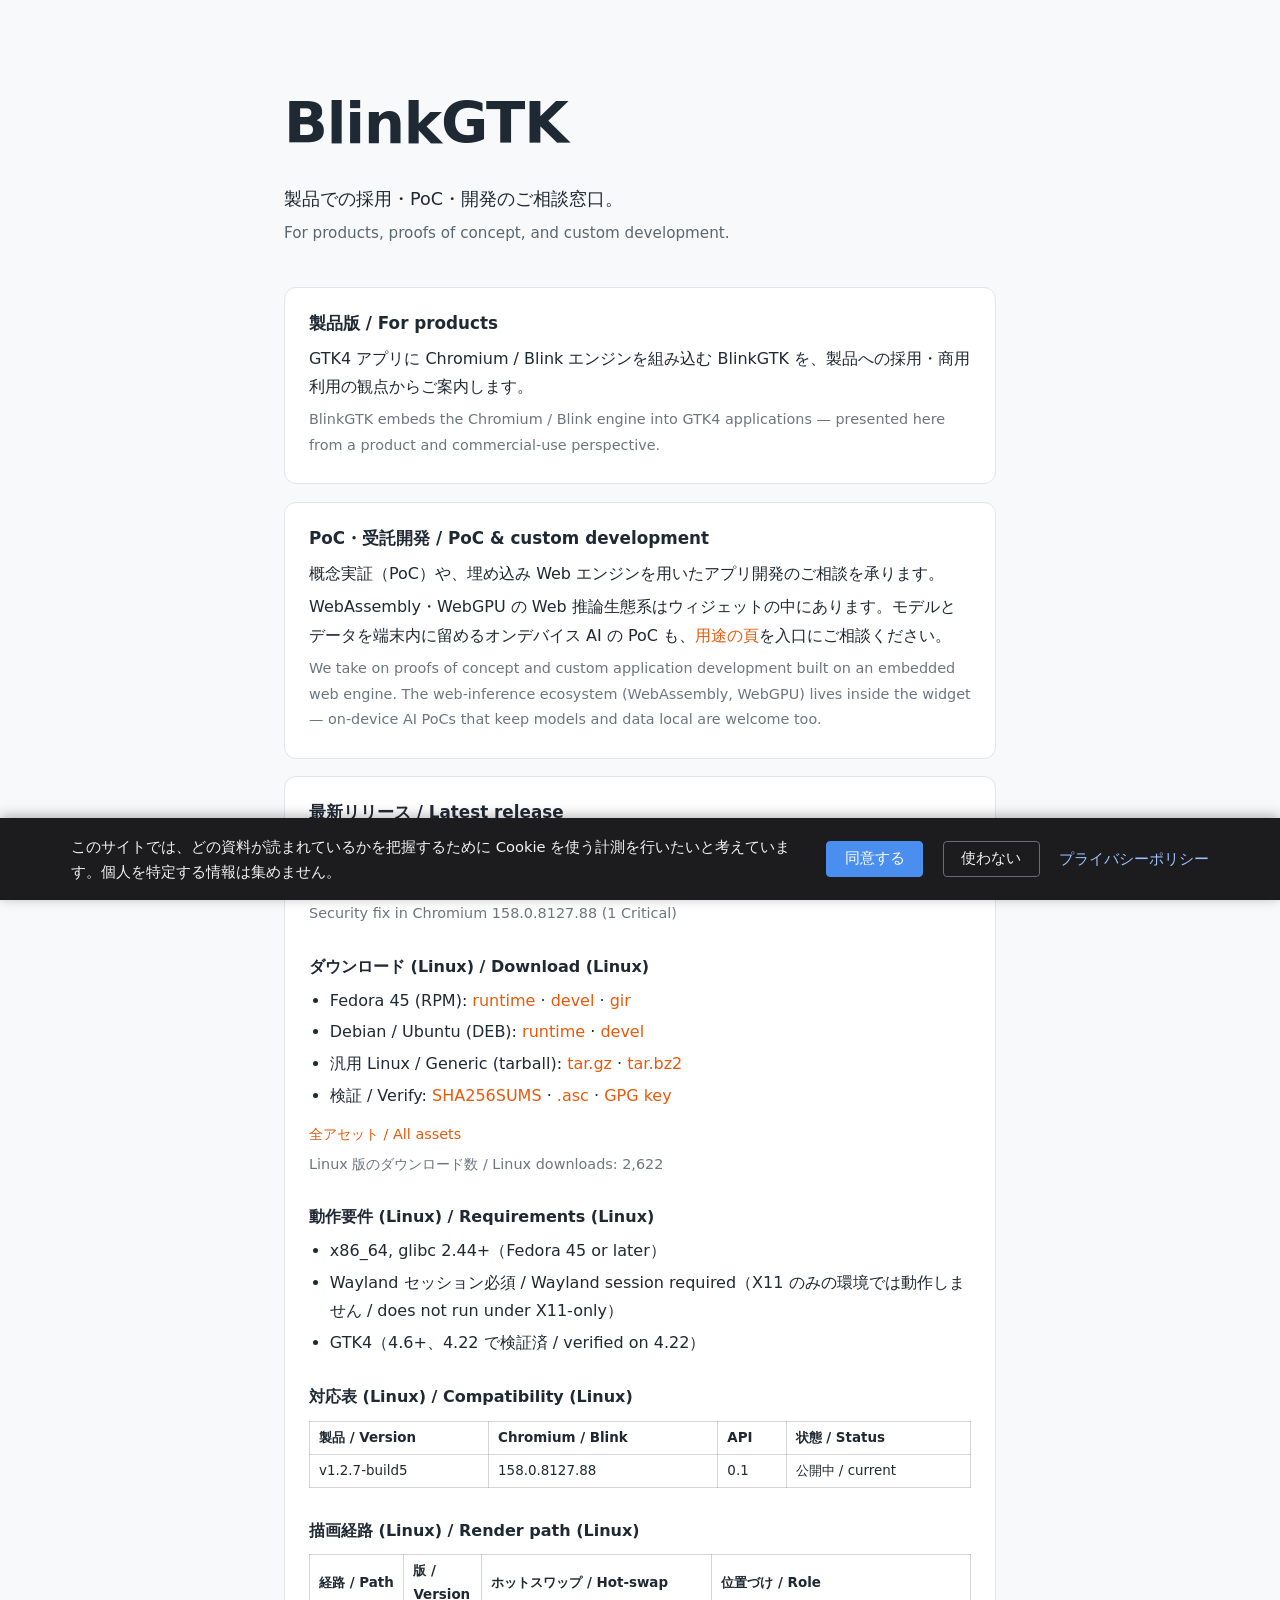
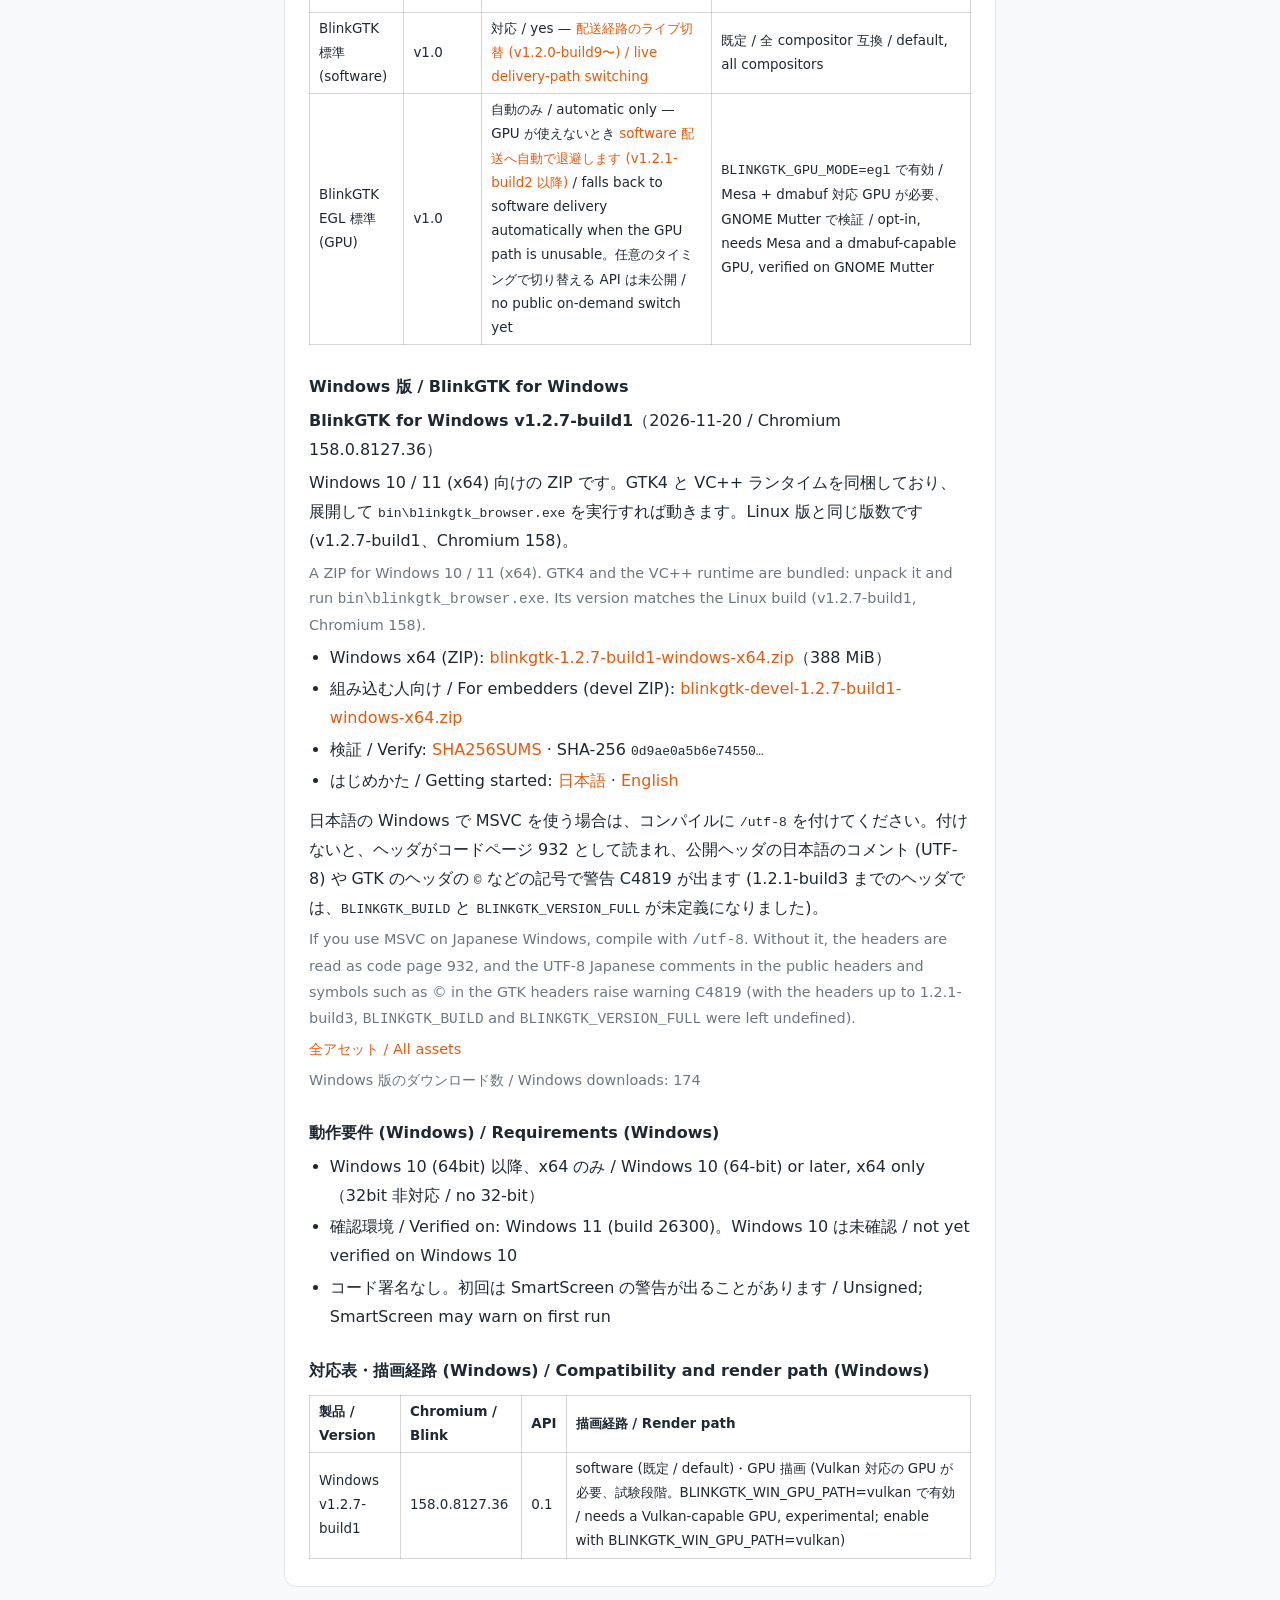
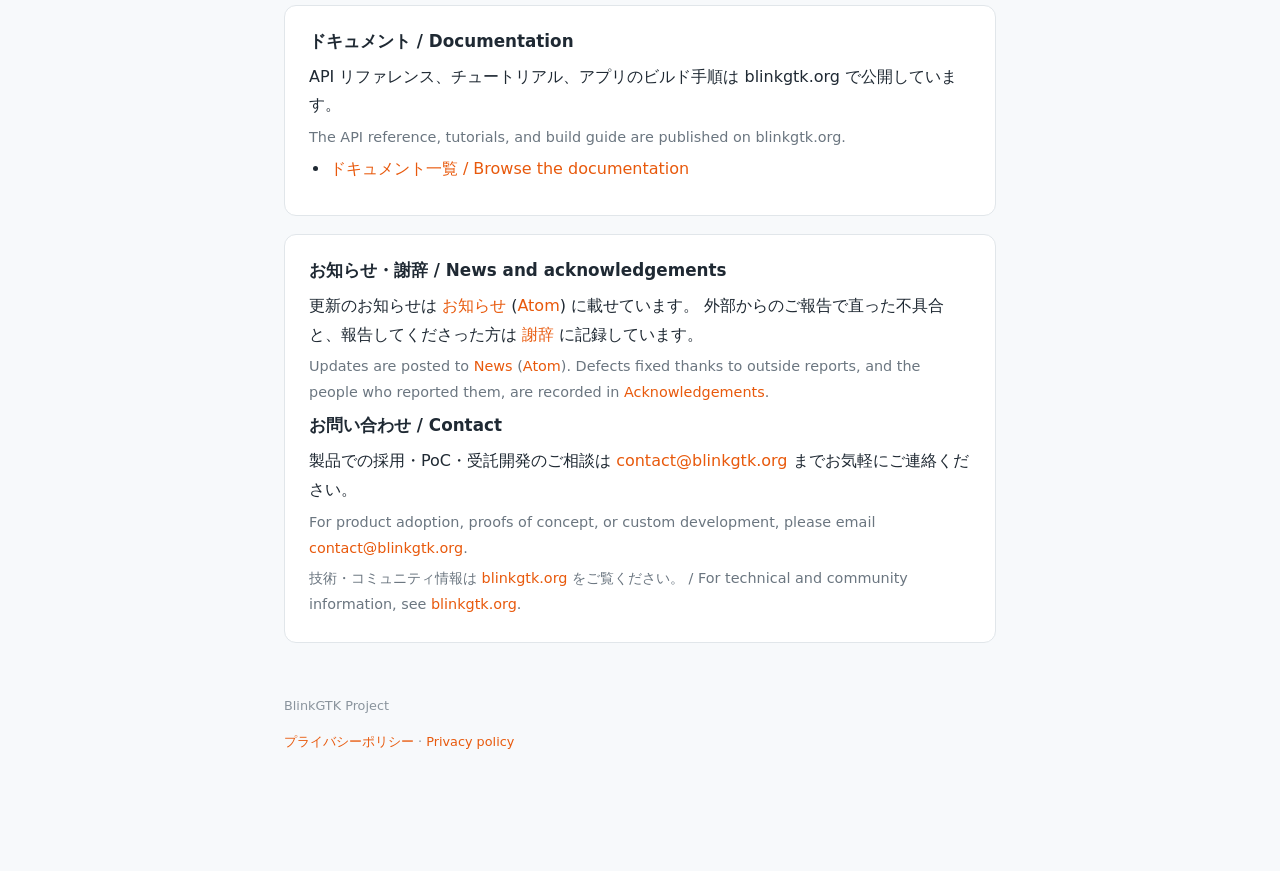
==== commit ce12234c: "v1.2.7-build5 を公開: リリース情報・文書・お知らせと Atom・ダウンロード数・dnf のリポジトリ (Fedora 45)" ====
--- a/index.html
+++ b/index.html
@@ -135,17 +135,17 @@
       <div class="card">
         <h2>最新リリース / Latest release</h2>
         <!-- BLINKGTK_RELEASE_BEGIN (auto-generated by update-dist-sites.sh — do not edit manually) -->
-        <p><strong>BlinkGTK v1.2.7-build4</strong>（2026-11-23 / Chromium 158.0.8127.36）</p>
-        <p class="ja">リモートデバッグを開くとアプリが異常終了する問題の修正</p>
-        <p class="en muted">Opening remote debugging no longer crashes the application</p>
+        <p><strong>BlinkGTK v1.2.7-build5</strong>（2026-11-25 / Chromium 158.0.8127.88）</p>
+        <p class="ja">Chromium 158.0.8127.88 のセキュリティ修正 (Critical 1 件)</p>
+        <p class="en muted">Security fix in Chromium 158.0.8127.88 (1 Critical)</p>
         <p class="sec"><strong>ダウンロード (Linux) / Download (Linux)</strong></p>
         <ul class="dl-list">
-          <li>Fedora 45 (RPM): <a href="https://github.com/daisy19gnu/blinkgtk-dist/releases/download/v1.2.7-build4/blinkgtk-bin-1.2.7-build4.fc45.x86_64.rpm">runtime</a> · <a href="https://github.com/daisy19gnu/blinkgtk-dist/releases/download/v1.2.7-build4/blinkgtk-bin-devel-1.2.7-build4.fc45.x86_64.rpm">devel</a> · <a href="https://github.com/daisy19gnu/blinkgtk-dist/releases/download/v1.2.7-build4/blinkgtk-bin-gir-1.2.7-build4.fc45.x86_64.rpm">gir</a></li>
-          <li>Debian / Ubuntu (DEB): <a href="https://github.com/daisy19gnu/blinkgtk-dist/releases/download/v1.2.7-build4/libblinkgtk-0.1-0_1.2.7-build4-1_amd64.deb">runtime</a> · <a href="https://github.com/daisy19gnu/blinkgtk-dist/releases/download/v1.2.7-build4/libblinkgtk-0.1-dev_1.2.7-build4-1_amd64.deb">devel</a></li>
-          <li>汎用 Linux / Generic (tarball): <a href="https://github.com/daisy19gnu/blinkgtk-dist/releases/download/v1.2.7-build4/blinkgtk-1.2.7-build4-linux-x86_64.tar.gz">tar.gz</a> · <a href="https://github.com/daisy19gnu/blinkgtk-dist/releases/download/v1.2.7-build4/blinkgtk-1.2.7-build4-linux-x86_64.tar.bz2">tar.bz2</a></li>
-          <li>検証 / Verify: <a href="https://github.com/daisy19gnu/blinkgtk-dist/releases/download/v1.2.7-build4/SHA256SUMS">SHA256SUMS</a> · <a href="https://github.com/daisy19gnu/blinkgtk-dist/releases/download/v1.2.7-build4/SHA256SUMS.asc">.asc</a> · <a href="https://github.com/daisy19gnu/blinkgtk-dist/releases/download/v1.2.7-build4/BlinkGTK-GPG-KEY.asc">GPG key</a></li>
-        </ul>
-        <p class="muted"><a href="https://github.com/daisy19gnu/blinkgtk-dist/releases/tag/v1.2.7-build4">全アセット / All assets</a></p>
+          <li>Fedora 45 (RPM): <a href="https://github.com/daisy19gnu/blinkgtk-dist/releases/download/v1.2.7-build5/blinkgtk-bin-1.2.7-build5.fc45.x86_64.rpm">runtime</a> · <a href="https://github.com/daisy19gnu/blinkgtk-dist/releases/download/v1.2.7-build5/blinkgtk-bin-devel-1.2.7-build5.fc45.x86_64.rpm">devel</a> · <a href="https://github.com/daisy19gnu/blinkgtk-dist/releases/download/v1.2.7-build5/blinkgtk-bin-gir-1.2.7-build5.fc45.x86_64.rpm">gir</a></li>
+          <li>Debian / Ubuntu (DEB): <a href="https://github.com/daisy19gnu/blinkgtk-dist/releases/download/v1.2.7-build5/libblinkgtk-0.1-0_1.2.7-build5-1_amd64.deb">runtime</a> · <a href="https://github.com/daisy19gnu/blinkgtk-dist/releases/download/v1.2.7-build5/libblinkgtk-0.1-dev_1.2.7-build5-1_amd64.deb">devel</a></li>
+          <li>汎用 Linux / Generic (tarball): <a href="https://github.com/daisy19gnu/blinkgtk-dist/releases/download/v1.2.7-build5/blinkgtk-1.2.7-build5-linux-x86_64.tar.gz">tar.gz</a> · <a href="https://github.com/daisy19gnu/blinkgtk-dist/releases/download/v1.2.7-build5/blinkgtk-1.2.7-build5-linux-x86_64.tar.bz2">tar.bz2</a></li>
+          <li>検証 / Verify: <a href="https://github.com/daisy19gnu/blinkgtk-dist/releases/download/v1.2.7-build5/SHA256SUMS">SHA256SUMS</a> · <a href="https://github.com/daisy19gnu/blinkgtk-dist/releases/download/v1.2.7-build5/SHA256SUMS.asc">.asc</a> · <a href="https://github.com/daisy19gnu/blinkgtk-dist/releases/download/v1.2.7-build5/BlinkGTK-GPG-KEY.asc">GPG key</a></li>
+        </ul>
+        <p class="muted"><a href="https://github.com/daisy19gnu/blinkgtk-dist/releases/tag/v1.2.7-build5">全アセット / All assets</a></p>
         <p class="muted" id="dl-count" hidden></p>
         <p class="sec"><strong>動作要件 (Linux) / Requirements (Linux)</strong></p>
         <ul class="dl-list">
@@ -156,7 +156,7 @@
         <p class="sec"><strong>対応表 (Linux) / Compatibility (Linux)</strong></p>
         <div class="compat-wrap"><table class="compat">
           <tr><th>製品 / Version</th><th>Chromium / Blink</th><th>API</th><th>状態 / Status</th></tr>
-          <tr><td data-label="製品 / Version">v1.2.7-build4</td><td data-label="Chromium / Blink">158.0.8127.36</td><td data-label="API">0.1</td><td data-label="状態 / Status">公開中 / current</td></tr>
+          <tr><td data-label="製品 / Version">v1.2.7-build5</td><td data-label="Chromium / Blink">158.0.8127.88</td><td data-label="API">0.1</td><td data-label="状態 / Status">公開中 / current</td></tr>
         </table></div>
         <p class="sec"><strong>描画経路 (Linux) / Render path (Linux)</strong></p>
         <div class="compat-wrap"><table class="compat">
@@ -236,7 +236,7 @@
   // 公開時に焼き込んだ実績。GitHub API が使えなくても必ず表示する
   // (未認証 API は 60 req/時・IP 単位で枯渇するため、表示を API に依存させない)。
   var withdrawn = 135;   // 取り下げ済み build の実績 (公開 API からは見えない)
-  var baseline  = 2600;       // 公開時点の総計
+  var baseline  = 2622;       // 公開時点の総計
   var show = function (n) {
     el.textContent = 'Linux 版のダウンロード数 / Linux downloads: ' + n.toLocaleString('en-US');
     el.hidden = false;
